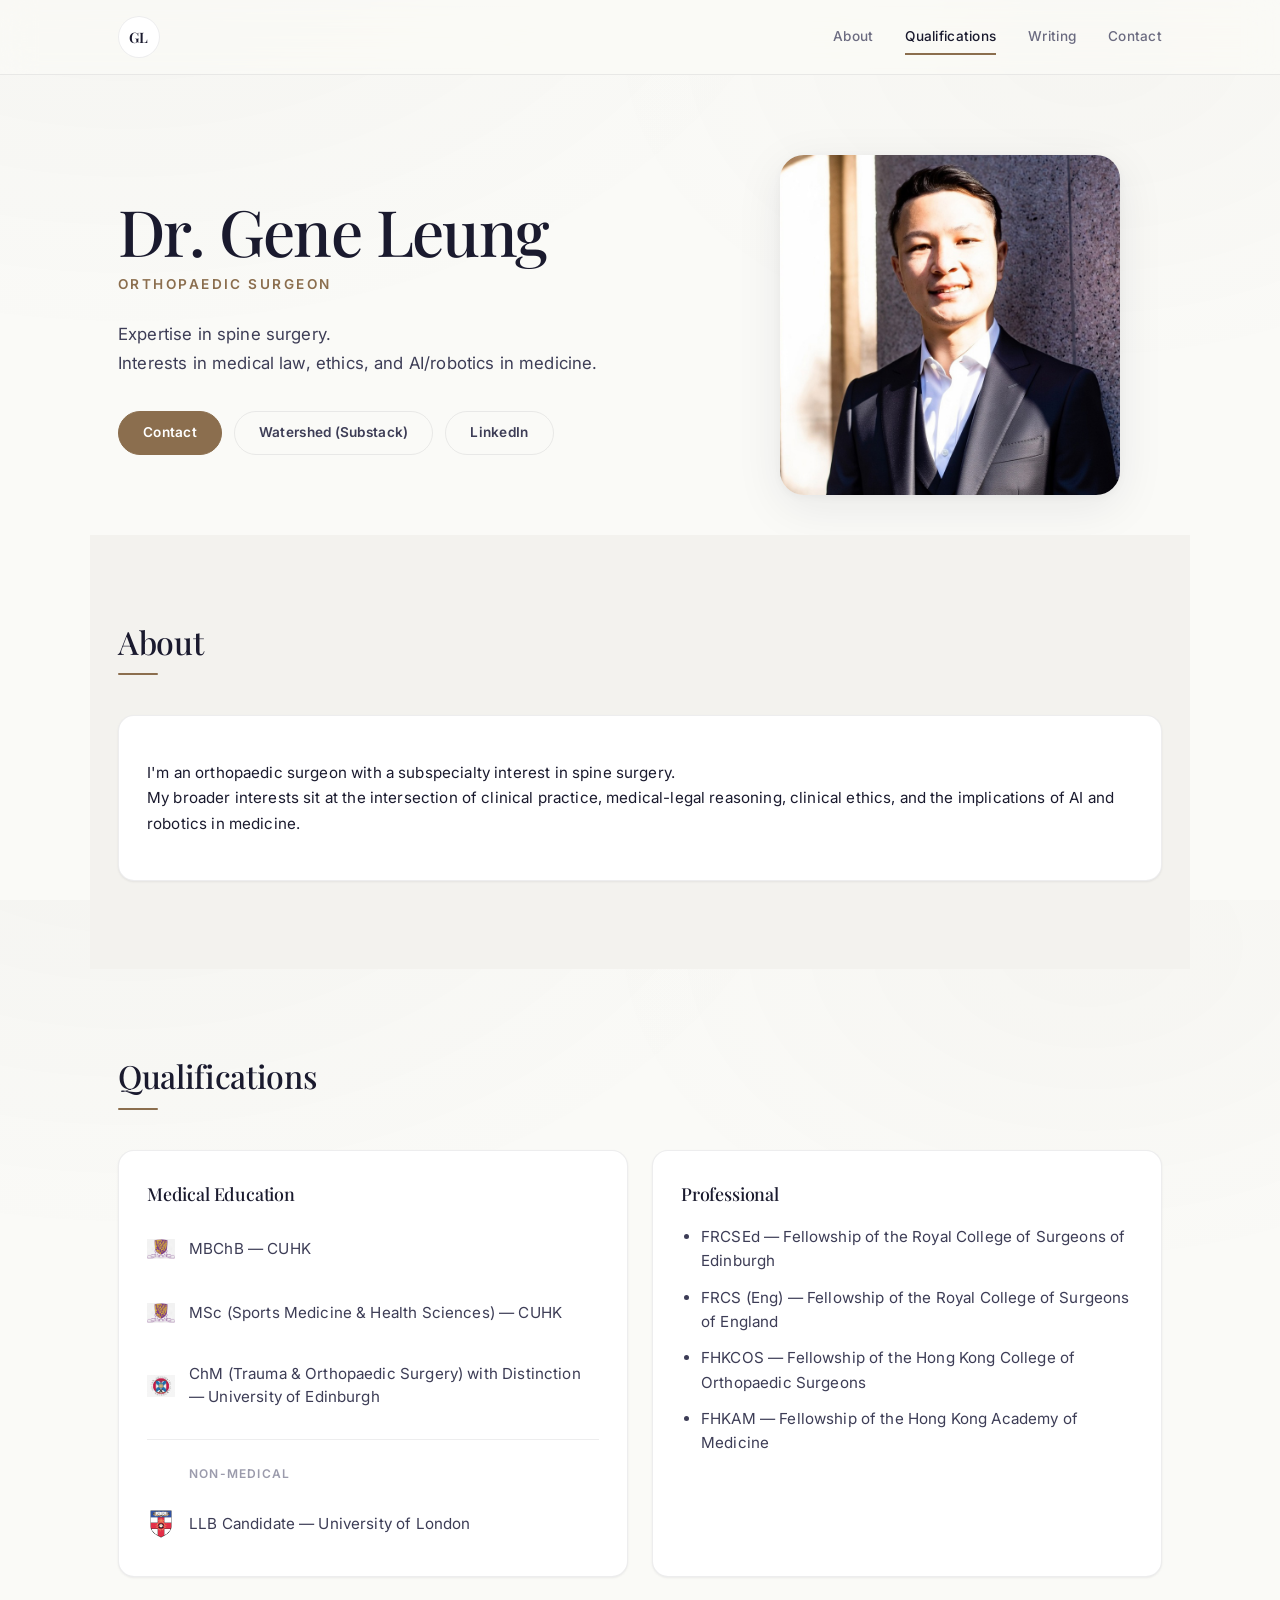
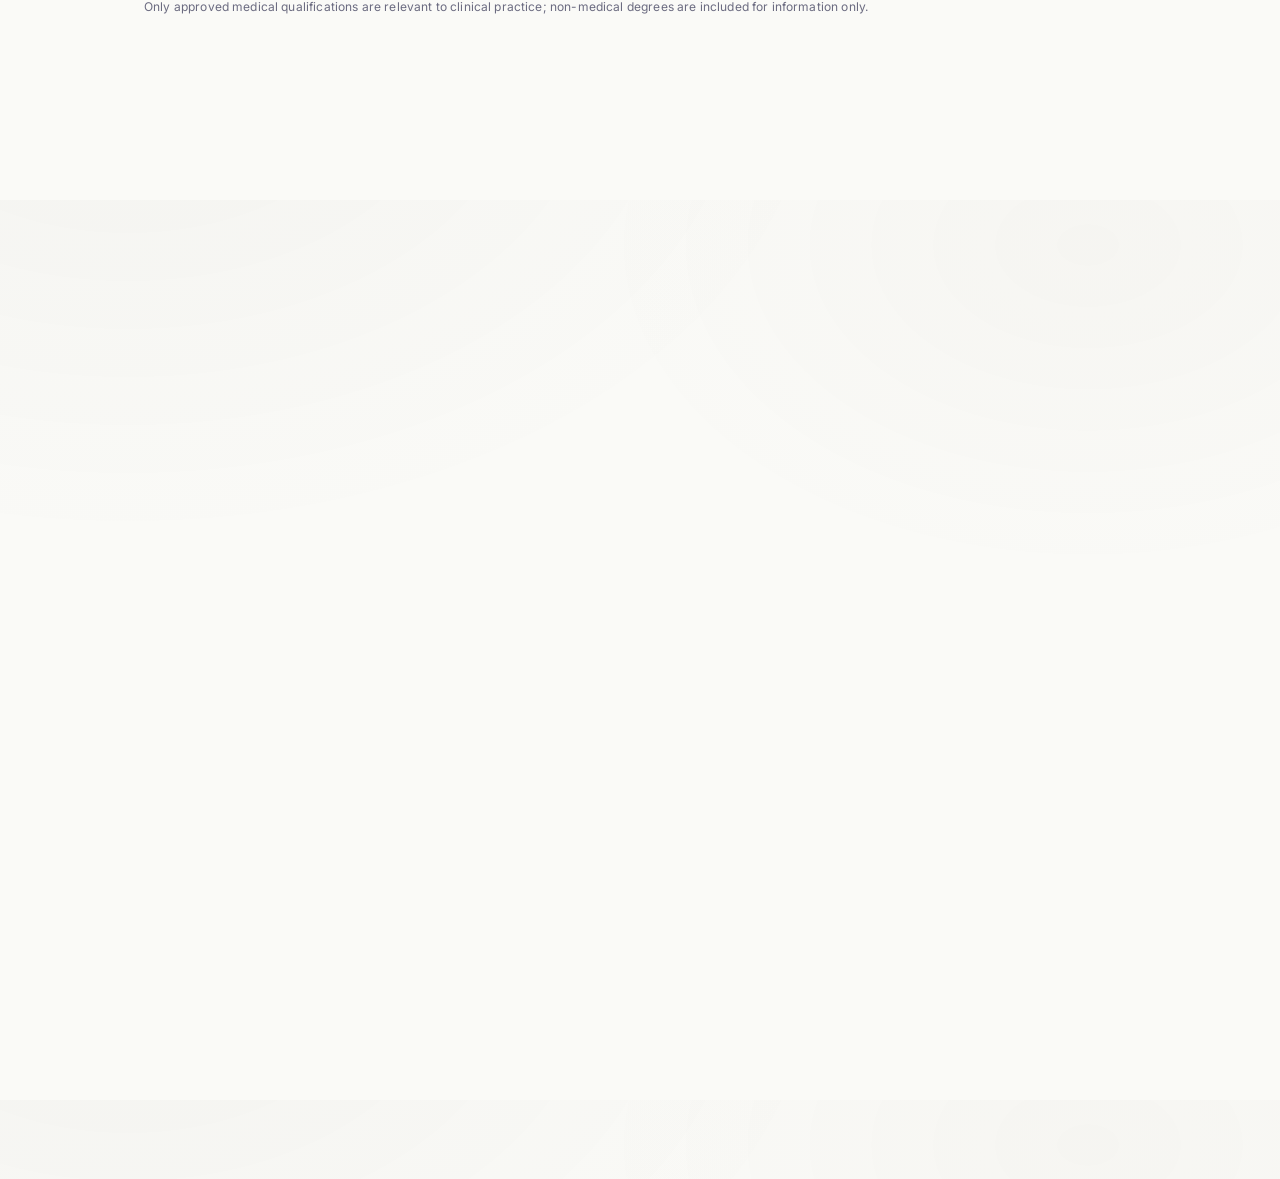
==== index.html @ aefe971b "Add files via upload" ====
<!-- index.html (modified) -->
<!doctype html>
<html lang="en-HK">
  <head>
    <meta charset="utf-8" />
    <meta name="viewport" content="width=device-width, initial-scale=1" />
    <title>Dr. Gene Leung — Orthopaedic Surgeon</title>
    <meta
      name="description"
      content="Gene Leung — Orthopaedic surgeon with expertise in spine surgery.
      Interests in medical law, ethics, and AI/robotics in medicine."
    />
    <meta name="theme-color" content="#0b0b0c" />

    <!-- Open Graph -->
    <meta property="og:title" content="Gene Leung — Orthopaedic Spine Surgeon" />
    <meta
      property="og:description"
      content="Orthopaedic surgeon with expertise in spine surgery.
      Interests in medical law, ethics, and AI/robotics in medicine."
    />
    <meta property="og:type" content="website" />

    <!-- Favicon -->
    <link rel="icon" href="/assets/favicon.svg" type="image/svg+xml" />

    <!-- Google Fonts: Playfair Display (serif headings) + Inter (body) -->
    <link rel="preconnect" href="https://fonts.googleapis.com" />
    <link rel="preconnect" href="https://fonts.gstatic.com" crossorigin />
    <link
      href="https://fonts.googleapis.com/css2?family=Inter:wght@400;500;600&family=Playfair+Display:ital,wght@0,400;0,500;0,600;0,700;1,400;1,500&display=swap"
      rel="stylesheet"
    />

    <link rel="stylesheet" href="/styles.css" />

    <!-- Optional: improve typography rendering -->
    <meta name="color-scheme" content="light dark" />
  </head>

  <body>
    <a class="skip-link" href="#content">Skip to content</a>

    <header class="site-header">
      <nav class="nav" aria-label="Primary">
        <a class="brand" href="/" aria-label="Home">GL</a>
        <div class="nav-links">
          <a href="#about">About</a>
          <a href="#qualifications">Qualifications</a>
          <a href="#writing">Writing</a>
          <a href="#contact">Contact</a>
        </div>
      </nav>
    </header>

    <main id="content" class="container">
      <section class="hero fade-in" aria-label="Intro">
        <div class="hero-inner">
          <!-- swapped for cleaner semantics: H1 is name, kicker is role -->
          <h1>Dr. Gene Leung</h1>
          <p class="kicker">Orthopaedic Surgeon</p>

          <p class="lede">
            Expertise in spine surgery.<br />
            Interests in medical law, ethics, and AI/robotics in medicine.
          </p>

          <div class="cta-row">
            <a class="button" href="#contact">Contact</a>
            <a
              class="button ghost"
              href="https://geneleung.substack.com/"
              target="_blank"
              rel="noopener noreferrer"
            >
              Watershed (Substack)
            </a>
            <a
              class="button ghost"
              href="https://www.linkedin.com/in/geneleung"
              target="_blank"
              rel="noopener noreferrer"
            >
              LinkedIn
            </a>
          </div>
        </div>

        <div class="hero-aside">
          <img
            src="/assets/profile.jpg"
            alt="Gene Leung, orthopaedic spine surgeon"
            class="hero-image"
          />
        </div>
      </section>

      <section id="about" class="section fade-in">
        <h2>About</h2>
        <div class="card">
          <p>
            I'm an orthopaedic surgeon with a subspecialty interest in spine surgery.<br />
            My broader interests sit at the intersection of clinical practice, medical-legal reasoning,
            clinical ethics, and the implications of AI and robotics in medicine.
          </p>
        </div>
      </section>

      <section id="qualifications" class="section fade-in">
        <h2>Qualifications</h2>

        <div class="grid">
          <article class="card">
            <h3>Medical Education</h3>

            <ul class="qual-list" aria-label="Education">
              <li class="qual-item">
                <img class="qual-icon" src="/assets/cuhklogo.png" alt="CUHK logo" />
                <span>MBChB — CUHK</span>
              </li>

              <li class="qual-item">
                <img class="qual-icon" src="/assets/cuhklogo.png" alt="CUHK logo" />
                <span>MSc (Sports Medicine &amp; Health Sciences) — CUHK</span>
              </li>

              <li class="qual-item">
                <img class="qual-icon" src="/assets/uoelogo.png" alt="University of Edinburgh logo" />
                <span>ChM (Trauma &amp; Orthopaedic Surgery) with Distinction — University of Edinburgh</span>
              </li>

              <li class="qual-divider" aria-hidden="true"></li>
              <li class="qual-subhead" aria-hidden="true">Non-medical</li>

              <li class="qual-item">
                <img class="qual-icon" src="/assets/uollogo.png" alt="University of London logo" />
                <span>LLB Candidate — University of London</span>
              </li>
            </ul>
          </article>

          <article class="card">
            <h3>Professional</h3>
            <ul class="pro-list">
              <li>FRCSEd — Fellowship of the Royal College of Surgeons of Edinburgh</li>
              <li>FRCS (Eng) — Fellowship of the Royal College of Surgeons of England</li>
              <li>FHKCOS — Fellowship of the Hong Kong College of Orthopaedic Surgeons</li>
              <li>FHKAM — Fellowship of the Hong Kong Academy of Medicine</li>
            </ul>
          </article>
        </div>

        <p class="tiny muted qualifications-disclaimer info-note">
          <span class="info-icon" aria-hidden="true">i</span>
          Only approved medical qualifications are relevant to clinical practice; non-medical degrees are included for information only.
        </p>
      </section>

      <section id="writing" class="section fade-in">
        <h2>Writing</h2>
        <div class="card">
          <p>
            I write at
            <a href="https://geneleung.substack.com/" target="_blank" rel="noopener noreferrer">Watershed</a>
            about the shifting boundaries of skill, systems, and responsibility in medicine—especially as AI and robotics accelerate.
          </p>

          <div class="links">
            <a class="inline-link" href="https://geneleung.substack.com/" target="_blank" rel="noopener noreferrer">
              Visit Watershed →
            </a>
          </div>
        </div>
      </section>

      <section id="contact" class="section fade-in">
        <h2>Contact</h2>
        <div class="card">
          <p class="muted">For speaking, collaboration, or writing inquiries:</p>

          <div class="contact-row">
            <a
              class="button ghost"
              href="https://www.linkedin.com/in/geneleung"
              target="_blank"
              rel="noopener noreferrer"
            >
              Message on LinkedIn
            </a>
            <button class="button ghost" type="button" id="copyLinkBtn">
              Copy site link
            </button>
          </div>

          <p class="tiny muted info-note">
            <span class="info-icon" aria-hidden="true">i</span>
            This site does not provide medical advice or advertise clinical services.
          </p>
        </div>
      </section>

      <footer class="footer fade-in">
        <div class="footer-inner">
          <p class="footer-copy">© <span id="year"></span> Gene Leung · drgeneleung.com</p>
        </div>
      </footer>
    </main>

    <script src="/script.js"></script>

    <!-- Structured data -->
    <script type="application/ld+json">
      {
        "@context": "https://schema.org",
        "@type": "Person",
        "name": "Gene Leung",
        "url": "https://drgeneleung.com",
        "jobTitle": "Orthopaedic Surgeon",
        "sameAs": ["https://geneleung.substack.com/", "https://www.linkedin.com/in/geneleung"]
      }
    </script>
  </body>
</html>
---- styles.css ----
/* styles.css — redesigned */

/* ───────────────────────────────────────────────
   Design tokens
   ─────────────────────────────────────────────── */
:root {
  /* Warm light palette */
  --bg:          #FAFAF7;
  --bg-alt:      #F3F2EE;
  --bg-glow-1:   rgba(90, 80, 70, 0.04);
  --bg-glow-2:   rgba(120, 100, 80, 0.03);

  --panel:       #FFFFFF;
  --panel-border: rgba(28, 28, 46, 0.08);

  --text:        #1a1a2e;
  --text-secondary: #3d3d56;
  --muted:       #6b6b80;
  --faint:       #9b9bac;

  /* Single muted accent — a warm bronze/copper */
  --accent:      #8B6E4E;
  --accent-soft:  rgba(139, 110, 78, 0.12);
  --accent-hover: #73593D;

  --shadow-sm:   0 1px 3px rgba(28, 28, 46, 0.04), 0 1px 2px rgba(28, 28, 46, 0.03);
  --shadow:      0 4px 24px rgba(28, 28, 46, 0.06), 0 1px 4px rgba(28, 28, 46, 0.04);
  --shadow-lg:   0 12px 48px rgba(28, 28, 46, 0.08), 0 2px 8px rgba(28, 28, 46, 0.04);

  --radius:      16px;
  --radius-sm:   10px;
  --radius-pill:  999px;
  --maxw:        1100px;

  /* Typography scale — dramatic contrast */
  --font-serif:  'Playfair Display', Georgia, 'Times New Roman', serif;
  --font-sans:   'Inter', ui-sans-serif, system-ui, -apple-system, sans-serif;

  --text-h1:     clamp(2.8rem, 5.5vw, 4rem);
  --text-h2:     clamp(1.6rem, 2.5vw, 2rem);
  --text-h3:     clamp(1.1rem, 1.4vw, 1.25rem);
  --text-body:   clamp(0.95rem, 1.1vw, 1.05rem);
  --text-lede:   clamp(1.05rem, 1.3vw, 1.15rem);
  --text-small:  0.85rem;
  --text-tiny:   0.75rem;

  /* Transitions */
  --ease:        cubic-bezier(0.25, 0.46, 0.45, 0.94);
  --duration:    250ms;
}

/* Dark mode */
@media (prefers-color-scheme: dark) {
  :root {
    --bg:          #0D0F14;
    --bg-alt:      #141620;
    --bg-glow-1:   rgba(139, 110, 78, 0.06);
    --bg-glow-2:   rgba(255, 255, 255, 0.03);

    --panel:       rgba(255, 255, 255, 0.04);
    --panel-border: rgba(255, 255, 255, 0.08);

    --text:        rgba(255, 255, 255, 0.92);
    --text-secondary: rgba(255, 255, 255, 0.78);
    --muted:       rgba(255, 255, 255, 0.55);
    --faint:       rgba(255, 255, 255, 0.35);

    --accent:      #C9A87C;
    --accent-soft: rgba(201, 168, 124, 0.15);
    --accent-hover: #D4B88E;

    --shadow-sm:   0 1px 3px rgba(0, 0, 0, 0.2);
    --shadow:      0 4px 24px rgba(0, 0, 0, 0.3);
    --shadow-lg:   0 12px 48px rgba(0, 0, 0, 0.4);
  }
}


/* ───────────────────────────────────────────────
   Reset & base
   ─────────────────────────────────────────────── */
*, *::before, *::after { box-sizing: border-box; }

html {
  height: 100%;
  scroll-behavior: smooth;
  -webkit-font-smoothing: antialiased;
  -moz-osx-font-smoothing: grayscale;
}

body {
  margin: 0;
  min-height: 100%;
  background:
    radial-gradient(1200px 800px at 10% -15%, var(--bg-glow-1), transparent 60%),
    radial-gradient(900px 600px at 85% 5%, var(--bg-glow-2), transparent 55%),
    var(--bg);
  color: var(--text);
  font-family: var(--font-sans);
  font-size: var(--text-body);
  line-height: 1.7;
  letter-spacing: 0.01em;
}

p, li { font-size: var(--text-body); }


/* ───────────────────────────────────────────────
   Links
   ─────────────────────────────────────────────── */
a {
  color: var(--accent);
  text-decoration: none;
  transition: color var(--duration) var(--ease);
}
a:hover {
  color: var(--accent-hover);
}


/* ───────────────────────────────────────────────
   Skip link (accessibility)
   ─────────────────────────────────────────────── */
.skip-link {
  position: absolute;
  left: -999px;
  top: -999px;
  background: var(--panel);
  color: var(--text);
  padding: 12px 16px;
  border-radius: var(--radius-sm);
  border: 1px solid var(--panel-border);
  font-size: var(--text-small);
  z-index: 100;
}
.skip-link:focus {
  left: 16px;
  top: 16px;
}


/* ───────────────────────────────────────────────
   Navigation — sticky with backdrop blur
   ─────────────────────────────────────────────── */
.site-header {
  position: sticky;
  top: 0;
  z-index: 50;
  backdrop-filter: blur(16px) saturate(1.8);
  -webkit-backdrop-filter: blur(16px) saturate(1.8);
  background: color-mix(in srgb, var(--bg) 80%, transparent);
  border-bottom: 1px solid var(--panel-border);
  transition: box-shadow var(--duration) var(--ease);
}

.site-header.scrolled {
  box-shadow: var(--shadow-sm);
}

.nav {
  max-width: var(--maxw);
  margin: 0 auto;
  padding: 16px 28px;
  display: flex;
  align-items: center;
  justify-content: space-between;
  gap: 24px;
}

.brand {
  width: 42px;
  height: 42px;
  border-radius: var(--radius-pill);
  display: grid;
  place-items: center;
  border: 1px solid var(--panel-border);
  background: var(--panel);
  font-family: var(--font-serif);
  font-weight: 600;
  font-size: 0.9rem;
  color: var(--text);
  letter-spacing: 0.02em;
  transition: border-color var(--duration) var(--ease), box-shadow var(--duration) var(--ease);
}
.brand:hover {
  color: var(--text);
  border-color: var(--accent-soft);
  box-shadow: var(--shadow-sm);
}

.nav-links {
  display: flex;
  align-items: center;
  gap: 32px;
  font-size: var(--text-small);
  font-weight: 500;
  letter-spacing: 0.02em;
}

.nav-links a {
  color: var(--muted);
  padding: 6px 0;
  position: relative;
  transition: color var(--duration) var(--ease);
}
.nav-links a:hover {
  color: var(--text);
}

/* Animated underline */
.nav-links a::after {
  content: "";
  position: absolute;
  left: 0;
  bottom: 0;
  width: 100%;
  height: 1.5px;
  background: var(--accent);
  transform: scaleX(0);
  transform-origin: left;
  transition: transform var(--duration) var(--ease);
}
.nav-links a:hover::after,
.nav-links a.active::after {
  transform: scaleX(1);
}

/* Active nav link */
.nav-links a.active {
  color: var(--text);
}


/* ───────────────────────────────────────────────
   Container
   ─────────────────────────────────────────────── */
.container {
  max-width: var(--maxw);
  margin: 0 auto;
  padding: 0 28px 80px;
}


/* ───────────────────────────────────────────────
   Hero — side by side, generous whitespace
   ─────────────────────────────────────────────── */
.hero {
  display: grid;
  grid-template-columns: 1.15fr 0.85fr;
  gap: 48px;
  padding: 80px 0 40px;
  align-items: center;
}

.hero-inner {
  padding: 0;
  border: none;
  background: none;
  box-shadow: none;
}

h1 {
  margin: 0 0 8px;
  font-family: var(--font-serif);
  font-size: var(--text-h1);
  font-weight: 500;
  line-height: 1.08;
  letter-spacing: -0.025em;
  color: var(--text);
}

.kicker {
  margin: 0 0 24px;
  color: var(--accent);
  font-size: var(--text-small);
  font-weight: 600;
  letter-spacing: 0.18em;
  text-transform: uppercase;
}

.lede {
  margin: 0 0 32px;
  color: var(--text-secondary);
  font-size: var(--text-lede);
  line-height: 1.75;
  max-width: 52ch;
}

.cta-row {
  display: flex;
  flex-wrap: wrap;
  gap: 12px;
  margin-top: 8px;
}

.hero-aside {
  display: flex;
  align-items: center;
  justify-content: center;
  padding: 0;
  border: none;
  background: none;
  box-shadow: none;
}

.hero-image {
  width: 100%;
  max-width: 340px;
  aspect-ratio: 1;
  object-fit: cover;
  border-radius: 24px;
  box-shadow: var(--shadow-lg);
  border: none;
}


/* ───────────────────────────────────────────────
   Sections — alternating backgrounds, rhythm
   ─────────────────────────────────────────────── */
.section {
  padding: 88px 0;
  margin: 0;
  border-top: none;
}
.section + .section {
  border-top: none;
}

/* Alternating subtle background tones */
.section:nth-of-type(even) {
  background: var(--bg-alt);
  margin-left: -28px;
  margin-right: -28px;
  padding-left: 28px;
  padding-right: 28px;
  border-radius: 0;
}


/* ───────────────────────────────────────────────
   Headings
   ─────────────────────────────────────────────── */
h2 {
  margin: 0 0 40px;
  font-family: var(--font-serif);
  font-size: var(--text-h2);
  font-weight: 500;
  color: var(--text);
  letter-spacing: -0.01em;
  line-height: 1.2;
  text-transform: none;
}

/* Decorative accent line under h2 */
h2::after {
  content: "";
  display: block;
  width: 40px;
  height: 2px;
  background: var(--accent);
  margin-top: 12px;
  border-radius: 1px;
}

h3 {
  margin: 0 0 16px;
  font-family: var(--font-serif);
  font-size: var(--text-h3);
  font-weight: 500;
  letter-spacing: -0.01em;
  color: var(--text);
}


/* ───────────────────────────────────────────────
   Cards
   ─────────────────────────────────────────────── */
.card {
  border-radius: var(--radius);
  border: 1px solid var(--panel-border);
  background: var(--panel);
  padding: 28px 28px;
  box-shadow: var(--shadow-sm);
  transition: box-shadow var(--duration) var(--ease), transform var(--duration) var(--ease);
}

.card:hover {
  box-shadow: var(--shadow);
  transform: translateY(-1px);
}


/* ───────────────────────────────────────────────
   Grid — qualifications
   ─────────────────────────────────────────────── */
.grid {
  display: grid;
  grid-template-columns: 1fr 1fr;
  gap: 24px;
}


/* ───────────────────────────────────────────────
   Qualification list
   ─────────────────────────────────────────────── */
.qual-list {
  list-style: none;
  padding: 0;
  margin: 0;
  display: grid;
  gap: 16px;
}

.qual-item {
  display: grid;
  grid-template-columns: 28px 1fr;
  align-items: center;
  column-gap: 14px;
}

.qual-item span {
  color: var(--text-secondary);
  font-size: var(--text-body);
  line-height: 1.5;
}

.qual-icon {
  width: 28px;
  height: 28px;
  object-fit: contain;
  display: block;
  opacity: 0.9;
  border-radius: 4px;
}

.qualifications-disclaimer {
  width: 100%;
  max-width: none;
  margin-top: 20px;
}

.qual-divider {
  list-style: none;
  margin: 4px 0;
  border-top: 1px solid var(--panel-border);
  height: 0;
  padding: 0;
}

.qual-subhead {
  margin: 4px 0 0;
  padding-left: calc(28px + 14px);
  font-size: var(--text-tiny);
  font-weight: 600;
  letter-spacing: 0.1em;
  text-transform: uppercase;
  color: var(--faint);
  list-style: none;
}

/* Professional list */
.pro-list {
  margin: 0;
  padding-left: 20px;
  color: var(--text-secondary);
}
.pro-list li {
  margin: 12px 0;
  line-height: 1.6;
}

ul {
  margin: 0;
  padding-left: 20px;
  color: var(--text-secondary);
}
li {
  margin: 10px 0;
}


/* ───────────────────────────────────────────────
   Utility classes
   ─────────────────────────────────────────────── */
.muted { color: var(--muted); }
.tiny { font-size: var(--text-tiny); }


/* ───────────────────────────────────────────────
   Links & inline elements
   ─────────────────────────────────────────────── */
.links { margin-top: 16px; }

.inline-link {
  display: inline-flex;
  align-items: center;
  gap: 6px;
  color: var(--accent);
  font-weight: 500;
  font-size: var(--text-body);
  position: relative;
  padding-bottom: 2px;
}
.inline-link::after {
  content: "";
  position: absolute;
  left: 0;
  bottom: 0;
  width: 100%;
  height: 1px;
  background: var(--accent);
  transform: scaleX(0);
  transform-origin: left;
  transition: transform var(--duration) var(--ease);
}
.inline-link:hover::after {
  transform: scaleX(1);
}
.inline-link:hover {
  color: var(--accent-hover);
}


/* ───────────────────────────────────────────────
   Buttons — pill style
   ─────────────────────────────────────────────── */
.button {
  display: inline-flex;
  align-items: center;
  justify-content: center;
  height: 44px;
  padding: 0 24px;
  border-radius: var(--radius-pill);
  border: 1.5px solid var(--accent);
  background: var(--accent);
  color: #FFFFFF;
  font-family: var(--font-sans);
  font-size: var(--text-small);
  font-weight: 600;
  letter-spacing: 0.02em;
  cursor: pointer;
  transition: all var(--duration) var(--ease);
}
.button:hover {
  background: var(--accent-hover);
  border-color: var(--accent-hover);
  color: #FFFFFF;
  transform: translateY(-1px);
  box-shadow: var(--shadow);
}
.button:active {
  transform: translateY(0);
}

.button.ghost {
  background: transparent;
  color: var(--text-secondary);
  border: 1.5px solid var(--panel-border);
}
.button.ghost:hover {
  border-color: var(--accent);
  color: var(--accent);
  background: var(--accent-soft);
  transform: translateY(-1px);
}

.contact-row {
  display: flex;
  flex-wrap: wrap;
  gap: 12px;
  margin-top: 16px;
}


/* ───────────────────────────────────────────────
   Info notes
   ─────────────────────────────────────────────── */
.info-note {
  display: flex;
  align-items: flex-start;
  gap: 8px;
}

.info-icon {
  flex: none;
  width: 18px;
  height: 18px;
  border-radius: var(--radius-pill);
  border: 1px solid var(--panel-border);
  color: var(--faint);
  font-size: 10px;
  font-weight: 700;
  line-height: 1;
  display: inline-flex;
  align-items: center;
  justify-content: center;
  margin-top: 2px;
  opacity: 0;
  transition: opacity var(--duration) var(--ease);
}
.info-note:hover .info-icon {
  opacity: 0.8;
}


/* ───────────────────────────────────────────────
   Footer
   ─────────────────────────────────────────────── */
.footer {
  margin-top: 0;
  padding: 48px 0 0;
  border-top: 1px solid var(--panel-border);
}

.footer-inner {
  display: flex;
  flex-direction: column;
  gap: 8px;
}

.footer-copy {
  margin: 0;
  font-size: var(--text-small);
  color: var(--muted);
}



/* ───────────────────────────────────────────────
   Scroll-triggered fade-in animations
   ─────────────────────────────────────────────── */
.fade-in {
  opacity: 0;
  transform: translateY(24px);
  transition: opacity 0.7s var(--ease), transform 0.7s var(--ease);
}

.fade-in.visible {
  opacity: 1;
  transform: translateY(0);
}


/* ───────────────────────────────────────────────
   Responsive — mobile
   ─────────────────────────────────────────────── */
@media (max-width: 860px) {
  .container {
    padding: 0 20px 60px;
  }

  .nav {
    padding: 14px 20px;
  }

  .hero {
    grid-template-columns: 1fr;
    gap: 40px;
    padding: 48px 0 24px;
  }

  .hero-aside {
    order: -1;
  }

  .hero-image {
    max-width: 220px;
  }

  .hero-inner {
    text-align: center;
  }

  .lede {
    max-width: none;
  }

  .cta-row {
    justify-content: center;
  }

  .grid {
    grid-template-columns: 1fr;
  }

  .nav-links {
    gap: 20px;
  }

  .section {
    padding: 64px 0;
  }

  .section:nth-of-type(even) {
    margin-left: -20px;
    margin-right: -20px;
    padding-left: 20px;
    padding-right: 20px;
  }

  h2 {
    margin-bottom: 28px;
  }
}

@media (max-width: 480px) {
  .nav-links {
    gap: 14px;
    font-size: 0.8rem;
  }

  .hero {
    padding: 36px 0 20px;
  }

  .hero-image {
    max-width: 180px;
  }

  .section {
    padding: 48px 0;
  }

  .card {
    padding: 20px 18px;
  }

  .button {
    height: 40px;
    padding: 0 18px;
    font-size: 0.8rem;
  }
}
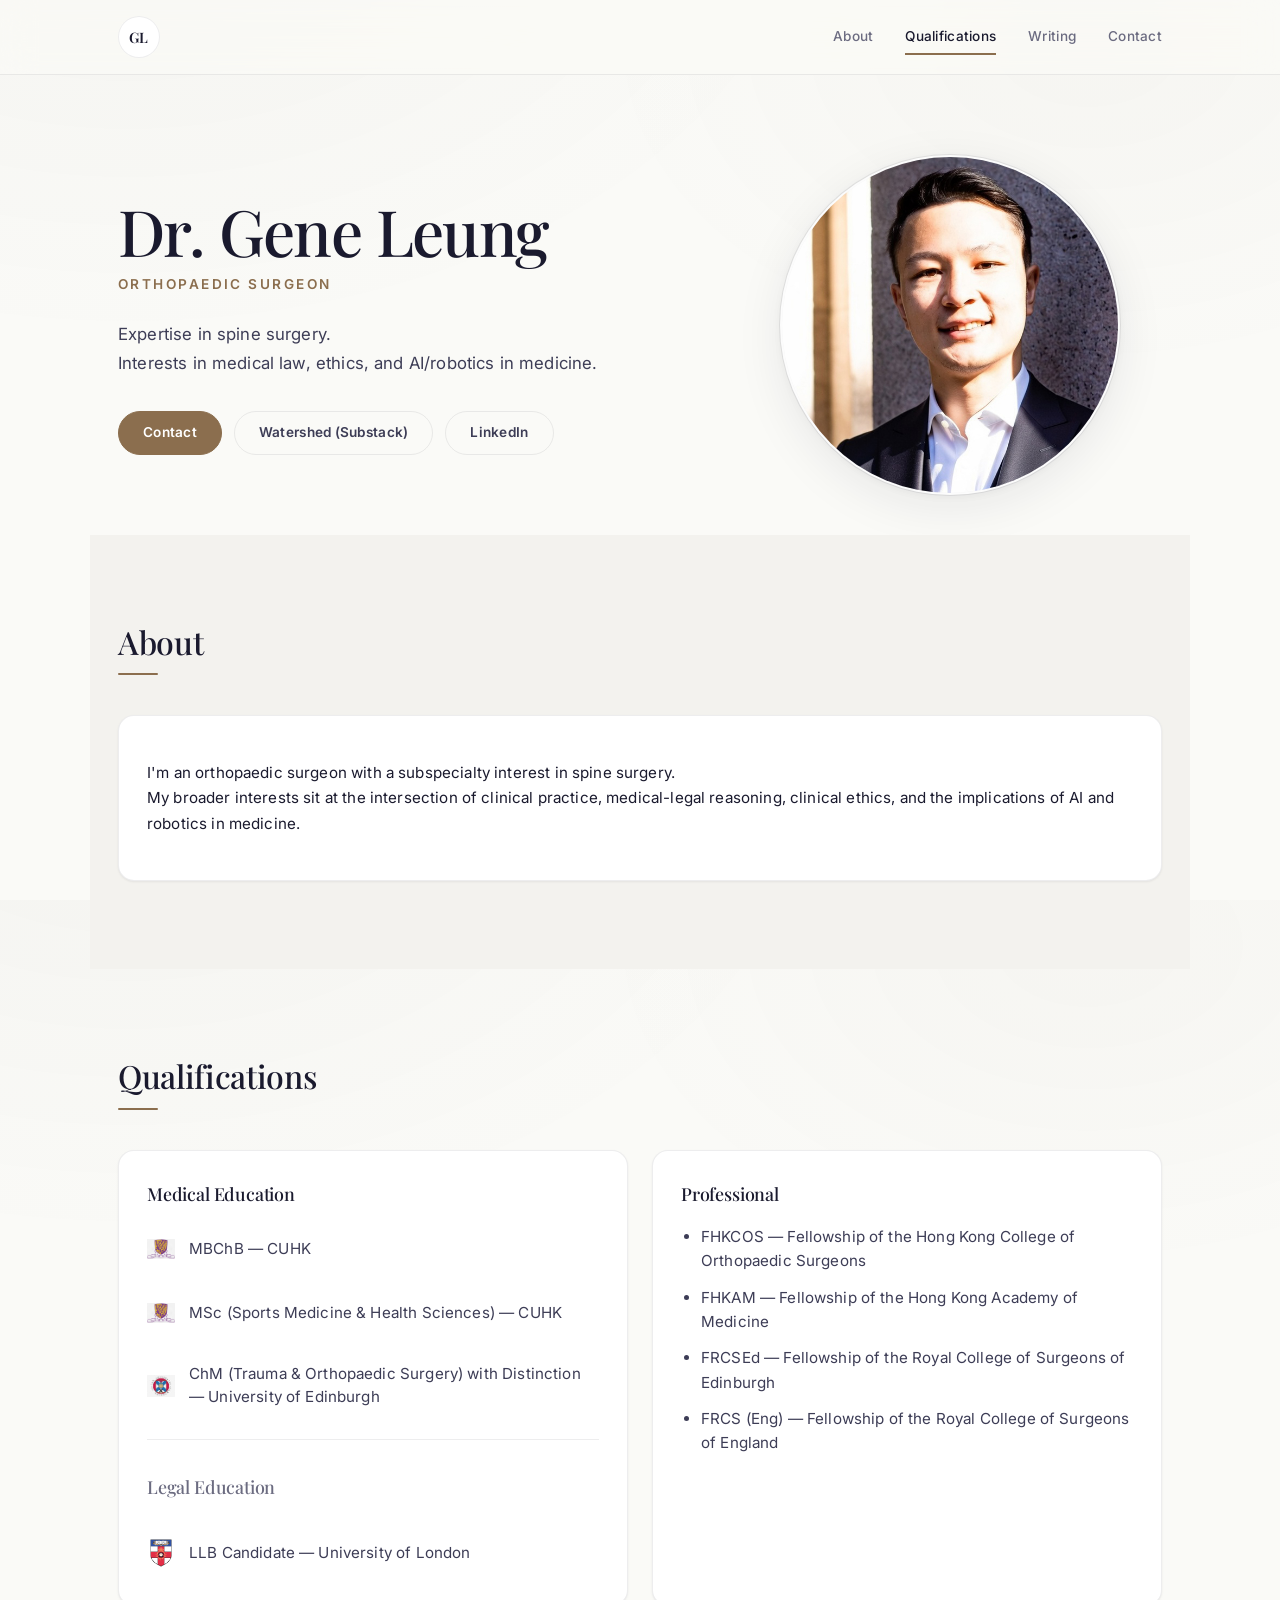
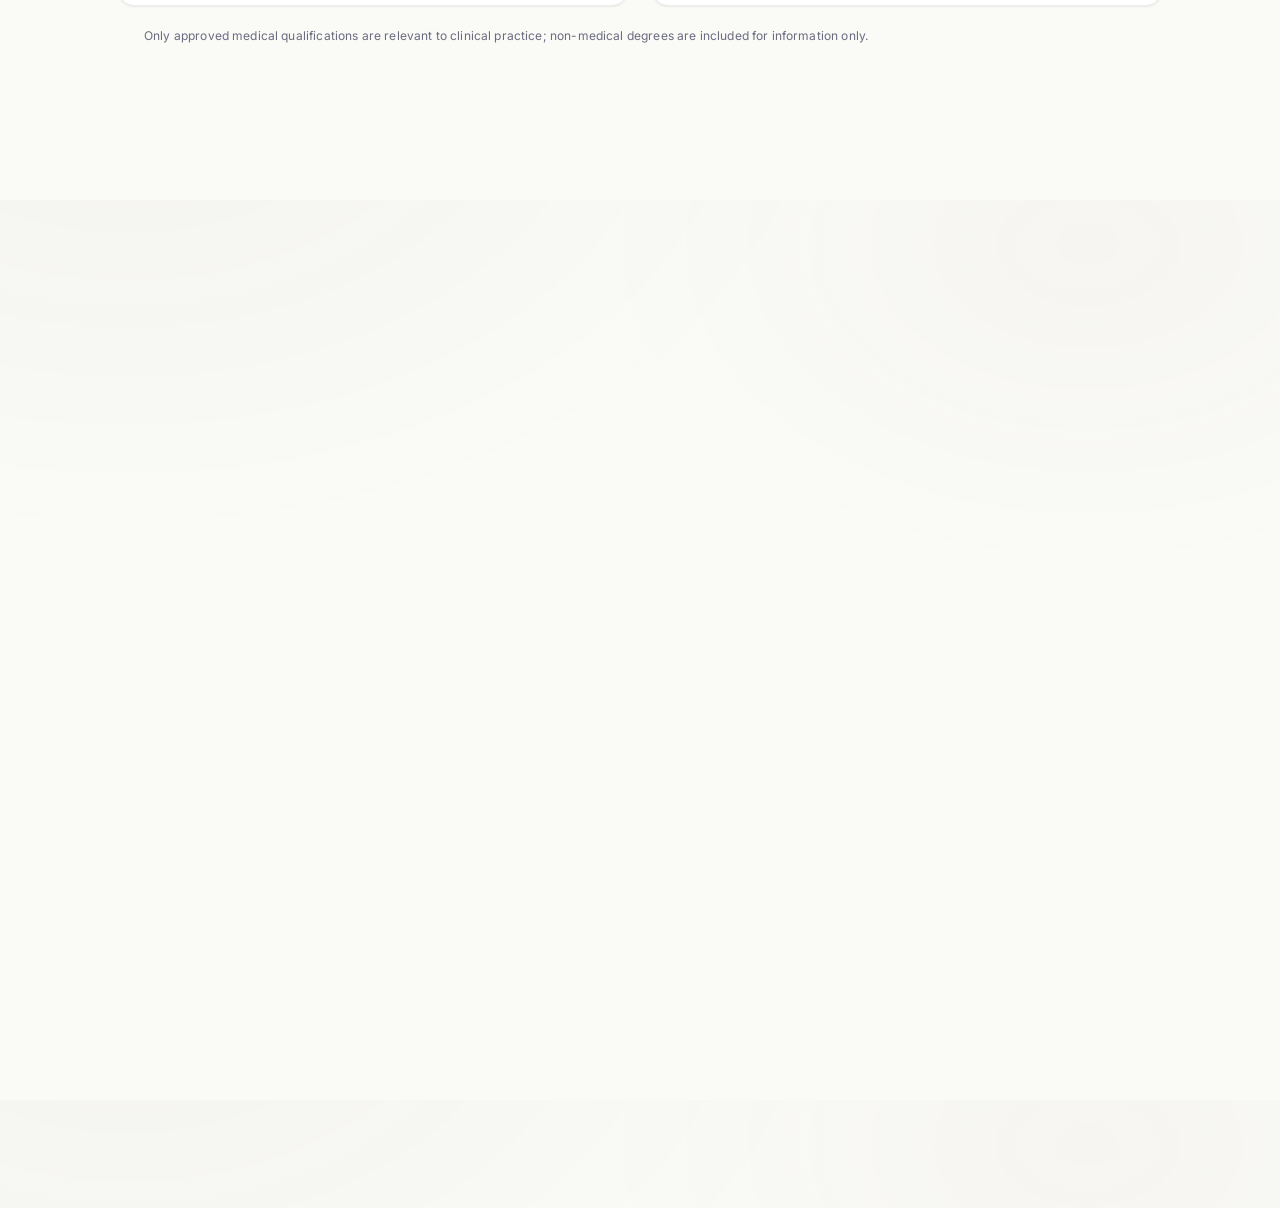
==== commit 57eb4d7f: "Update qualifications layout and refresh hero profile photo" ====
--- a/index.html
+++ b/index.html
@@ -22,7 +22,7 @@
     <meta property="og:type" content="website" />
 
     <!-- Favicon -->
-    <link rel="icon" href="/assets/favicon.svg" type="image/svg+xml" />
+    <link rel="icon" href="assets/favicon.svg" type="image/svg+xml" />
 
     <!-- Google Fonts: Playfair Display (serif headings) + Inter (body) -->
     <link rel="preconnect" href="https://fonts.googleapis.com" />
@@ -32,7 +32,7 @@
       rel="stylesheet"
     />
 
-    <link rel="stylesheet" href="/styles.css" />
+    <link rel="stylesheet" href="styles.css" />
 
     <!-- Optional: improve typography rendering -->
     <meta name="color-scheme" content="light dark" />
@@ -88,7 +88,7 @@
 
         <div class="hero-aside">
           <img
-            src="/assets/profile.jpg"
+            src="assets/profile.jpg"
             alt="Gene Leung, orthopaedic spine surgeon"
             class="hero-image"
           />
@@ -115,25 +115,25 @@
 
             <ul class="qual-list" aria-label="Education">
               <li class="qual-item">
-                <img class="qual-icon" src="/assets/cuhklogo.png" alt="CUHK logo" />
+                <img class="qual-icon" src="assets/cuhklogo.png" alt="CUHK logo" />
                 <span>MBChB — CUHK</span>
               </li>
 
               <li class="qual-item">
-                <img class="qual-icon" src="/assets/cuhklogo.png" alt="CUHK logo" />
+                <img class="qual-icon" src="assets/cuhklogo.png" alt="CUHK logo" />
                 <span>MSc (Sports Medicine &amp; Health Sciences) — CUHK</span>
               </li>
 
               <li class="qual-item">
-                <img class="qual-icon" src="/assets/uoelogo.png" alt="University of Edinburgh logo" />
+                <img class="qual-icon" src="assets/uoelogo.png" alt="University of Edinburgh logo" />
                 <span>ChM (Trauma &amp; Orthopaedic Surgery) with Distinction — University of Edinburgh</span>
               </li>
 
               <li class="qual-divider" aria-hidden="true"></li>
-              <li class="qual-subhead" aria-hidden="true">Non-medical</li>
-
-              <li class="qual-item">
-                <img class="qual-icon" src="/assets/uollogo.png" alt="University of London logo" />
+              <li class="qual-subhead" aria-hidden="true">Legal Education</li>
+
+              <li class="qual-item">
+                <img class="qual-icon" src="assets/uollogo.png" alt="University of London logo" />
                 <span>LLB Candidate — University of London</span>
               </li>
             </ul>
@@ -142,10 +142,10 @@
           <article class="card">
             <h3>Professional</h3>
             <ul class="pro-list">
+              <li>FHKCOS — Fellowship of the Hong Kong College of Orthopaedic Surgeons</li>
+              <li>FHKAM — Fellowship of the Hong Kong Academy of Medicine</li>
               <li>FRCSEd — Fellowship of the Royal College of Surgeons of Edinburgh</li>
               <li>FRCS (Eng) — Fellowship of the Royal College of Surgeons of England</li>
-              <li>FHKCOS — Fellowship of the Hong Kong College of Orthopaedic Surgeons</li>
-              <li>FHKAM — Fellowship of the Hong Kong Academy of Medicine</li>
             </ul>
           </article>
         </div>
@@ -206,7 +206,7 @@
       </footer>
     </main>
 
-    <script src="/script.js"></script>
+    <script src="script.js"></script>
 
     <!-- Structured data -->
     <script type="application/ld+json">
--- a/styles.css
+++ b/styles.css
@@ -308,9 +308,11 @@
   max-width: 340px;
   aspect-ratio: 1;
   object-fit: cover;
-  border-radius: 24px;
-  box-shadow: var(--shadow-lg);
-  border: none;
+  object-position: center 28%;
+  border-radius: 50%;
+  border: 2px solid rgba(255, 255, 255, 0.78);
+  box-shadow: 0 0 0 1px var(--panel-border), var(--shadow-lg);
+  background: #f3f3f3;
 }
 
 
@@ -448,13 +450,15 @@
 }
 
 .qual-subhead {
-  margin: 4px 0 0;
-  padding-left: calc(28px + 14px);
-  font-size: var(--text-tiny);
-  font-weight: 600;
-  letter-spacing: 0.1em;
-  text-transform: uppercase;
-  color: var(--faint);
+  margin: 16px 0 16px;
+  padding-left: 0;
+  font-family: var(--font-serif);
+  font-size: var(--text-h3);
+  font-weight: 500;
+  letter-spacing: -0.01em;
+  text-transform: none;
+  color: var(--muted);
+  line-height: 1.2;
   list-style: none;
 }
 
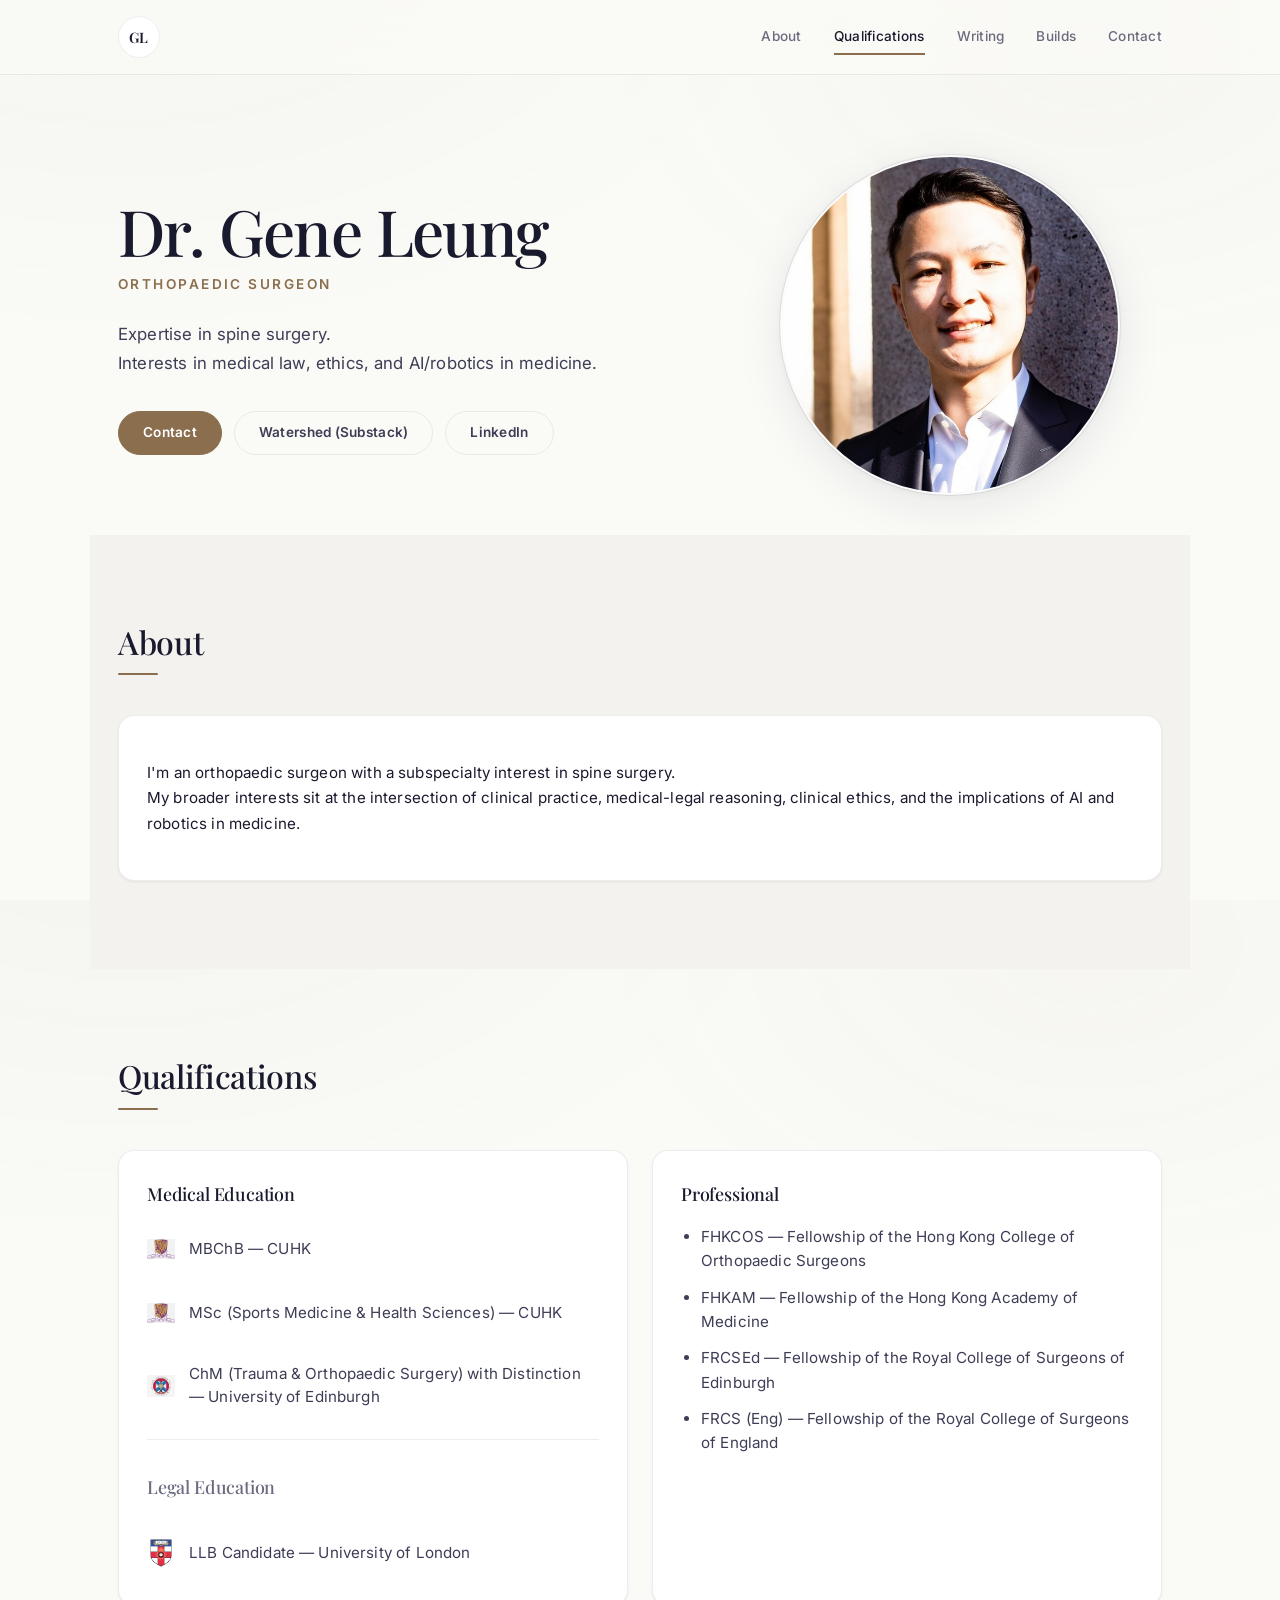
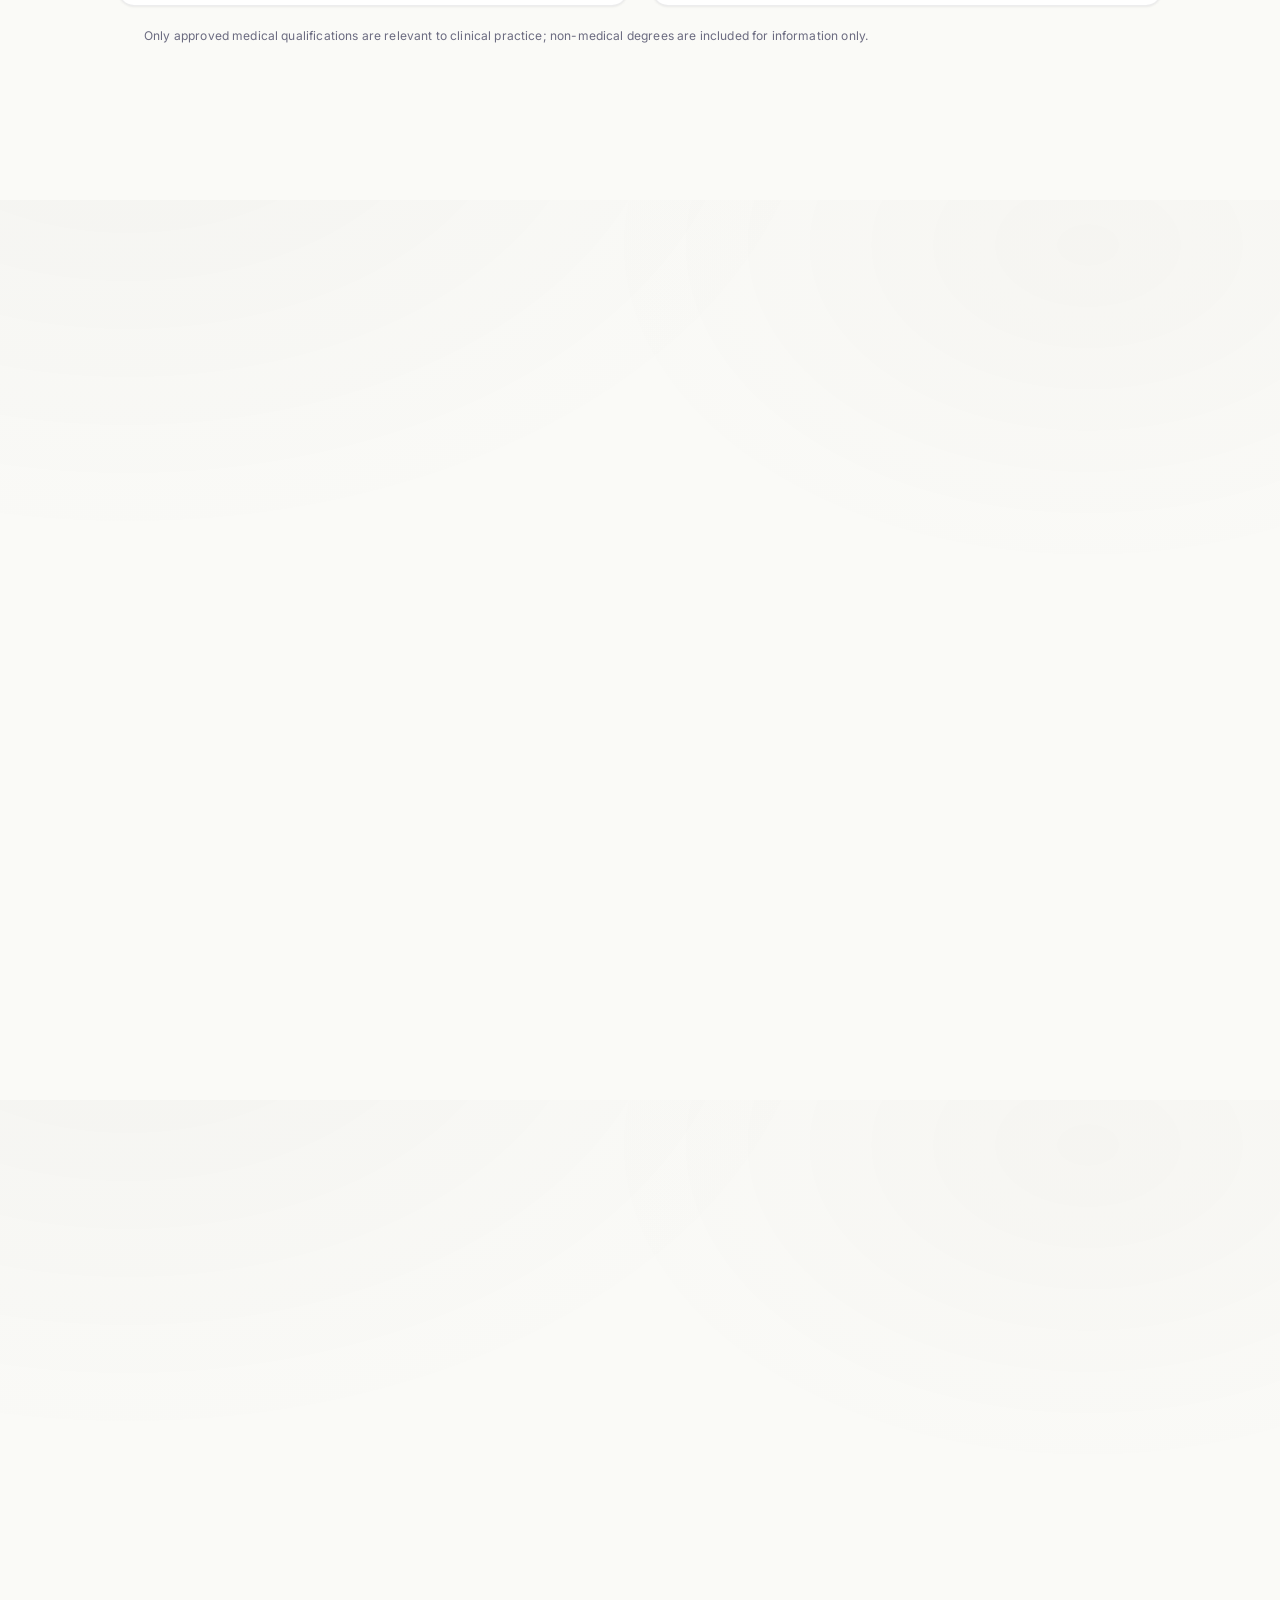
==== commit a9478a02: "Add Builds section with GupSpine and XFU links New nav tab and section between Writing and Contact, " ====
--- a/index.html
+++ b/index.html
@@ -48,6 +48,7 @@
           <a href="#about">About</a>
           <a href="#qualifications">Qualifications</a>
           <a href="#writing">Writing</a>
+          <a href="#builds">Builds</a>
           <a href="#contact">Contact</a>
         </div>
       </nav>
@@ -168,6 +169,39 @@
           <div class="links">
             <a class="inline-link" href="https://geneleung.substack.com/" target="_blank" rel="noopener noreferrer">
               Visit Watershed →
+            </a>
+          </div>
+        </div>
+      </section>
+
+      <section id="builds" class="section fade-in">
+        <h2>Builds</h2>
+        <div class="card">
+          <p>
+            Independent educational tools for clinical practice.
+          </p>
+
+          <div class="builds-grid">
+            <a class="build-card" href="https://www.geneleung.org/GupSpine/" target="_blank" rel="noopener noreferrer">
+              <div class="build-icon">
+                <svg viewBox="0 0 24 24" width="28" height="28" fill="currentColor"><path d="M12 2C6.48 2 2 6.48 2 12s4.48 10 10 10 10-4.48 10-10S17.52 2 12 2zm-1 17.93c-3.95-.49-7-3.85-7-7.93 0-.62.08-1.21.21-1.79L9 15v1c0 1.1.9 2 2 2v1.93zm6.9-2.54c-.26-.81-1-1.39-1.9-1.39h-1v-3c0-.55-.45-1-1-1H8v-2h2c.55 0 1-.45 1-1V7h2c1.1 0 2-.9 2-2v-.41c2.93 1.19 5 4.06 5 7.41 0 2.08-.8 3.97-2.1 5.39z"/></svg>
+              </div>
+              <div>
+                <strong>GupSpine</strong>
+                <span class="build-desc">Emergency Spine Decision Support</span>
+              </div>
+              <span class="build-arrow">→</span>
+            </a>
+
+            <a class="build-card" href="https://www.geneleung.org/XFU/" target="_blank" rel="noopener noreferrer">
+              <div class="build-icon">
+                <svg viewBox="0 0 24 24" width="28" height="28" fill="currentColor"><path d="M19 3H5c-1.1 0-2 .9-2 2v14c0 1.1.9 2 2 2h14c1.1 0 2-.9 2-2V5c0-1.1-.9-2-2-2zm-5 14H7v-2h7v2zm3-4H7v-2h10v2zm0-4H7V7h10v2z"/></svg>
+              </div>
+              <div>
+                <strong>XFU</strong>
+                <span class="build-desc">Orthopaedic Clinic Survival Guide</span>
+              </div>
+              <span class="build-arrow">→</span>
             </a>
           </div>
         </div>
--- a/styles.css
+++ b/styles.css
@@ -734,4 +734,75 @@
     padding: 0 18px;
     font-size: 0.8rem;
   }
-}
+
+  .builds-grid {
+    grid-template-columns: 1fr;
+  }
+}
+
+/* ───────────────────────────────────────────────
+   Builds section
+   ─────────────────────────────────────────────── */
+.builds-grid {
+  display: grid;
+  grid-template-columns: 1fr 1fr;
+  gap: 16px;
+  margin-top: 20px;
+}
+
+.build-card {
+  display: flex;
+  align-items: center;
+  gap: 14px;
+  padding: 18px 20px;
+  background: var(--panel);
+  border: 1px solid var(--panel-border);
+  border-radius: var(--radius-sm);
+  box-shadow: var(--shadow-sm);
+  text-decoration: none;
+  color: var(--text);
+  transition: all 0.25s ease;
+}
+
+.build-card:hover {
+  box-shadow: var(--shadow);
+  border-color: var(--accent);
+  transform: translateY(-2px);
+}
+
+.build-icon {
+  display: flex;
+  align-items: center;
+  justify-content: center;
+  width: 48px;
+  height: 48px;
+  min-width: 48px;
+  border-radius: 12px;
+  background: var(--accent-soft);
+  color: var(--accent);
+}
+
+.build-card strong {
+  display: block;
+  font-size: 1rem;
+  font-weight: 600;
+  color: var(--text);
+}
+
+.build-desc {
+  display: block;
+  font-size: 0.82rem;
+  color: var(--muted);
+  margin-top: 2px;
+}
+
+.build-arrow {
+  margin-left: auto;
+  font-size: 1.2rem;
+  color: var(--faint);
+  transition: color 0.2s ease;
+}
+
+.build-card:hover .build-arrow {
+  color: var(--accent);
+}
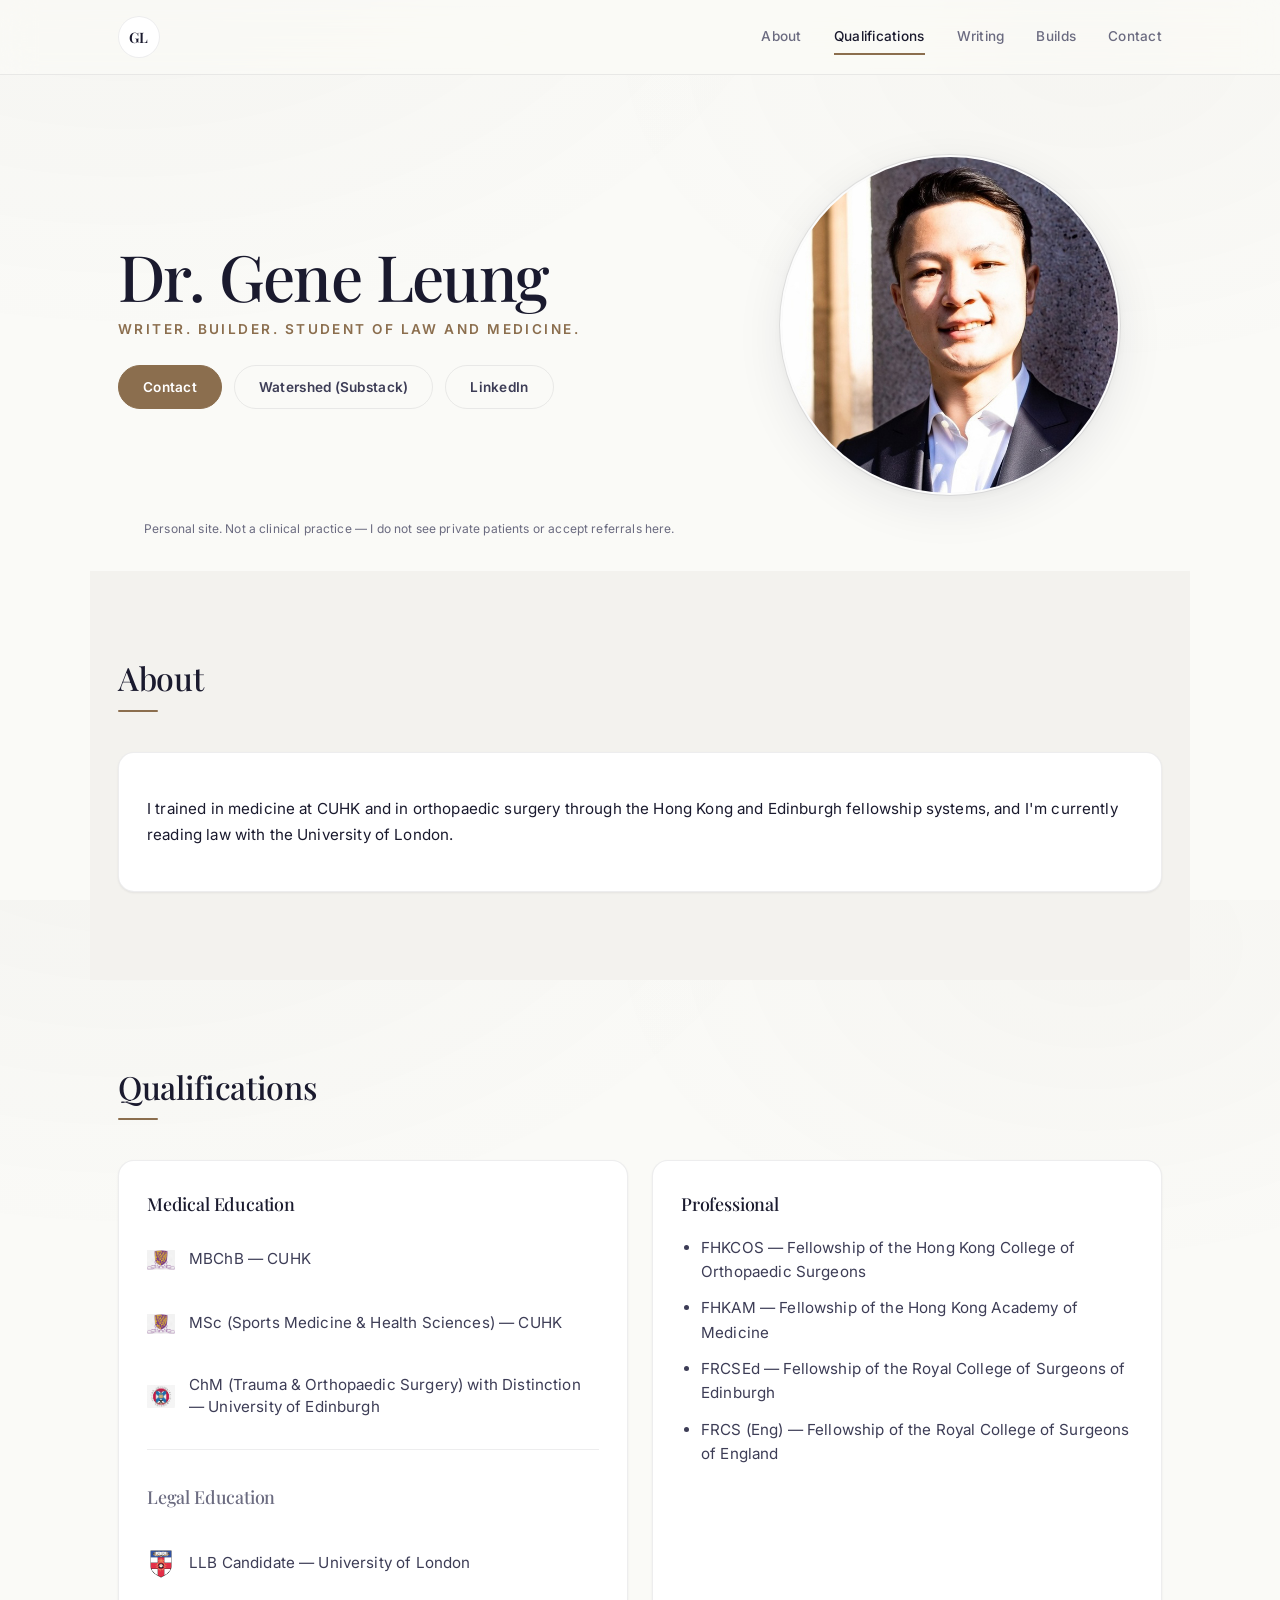
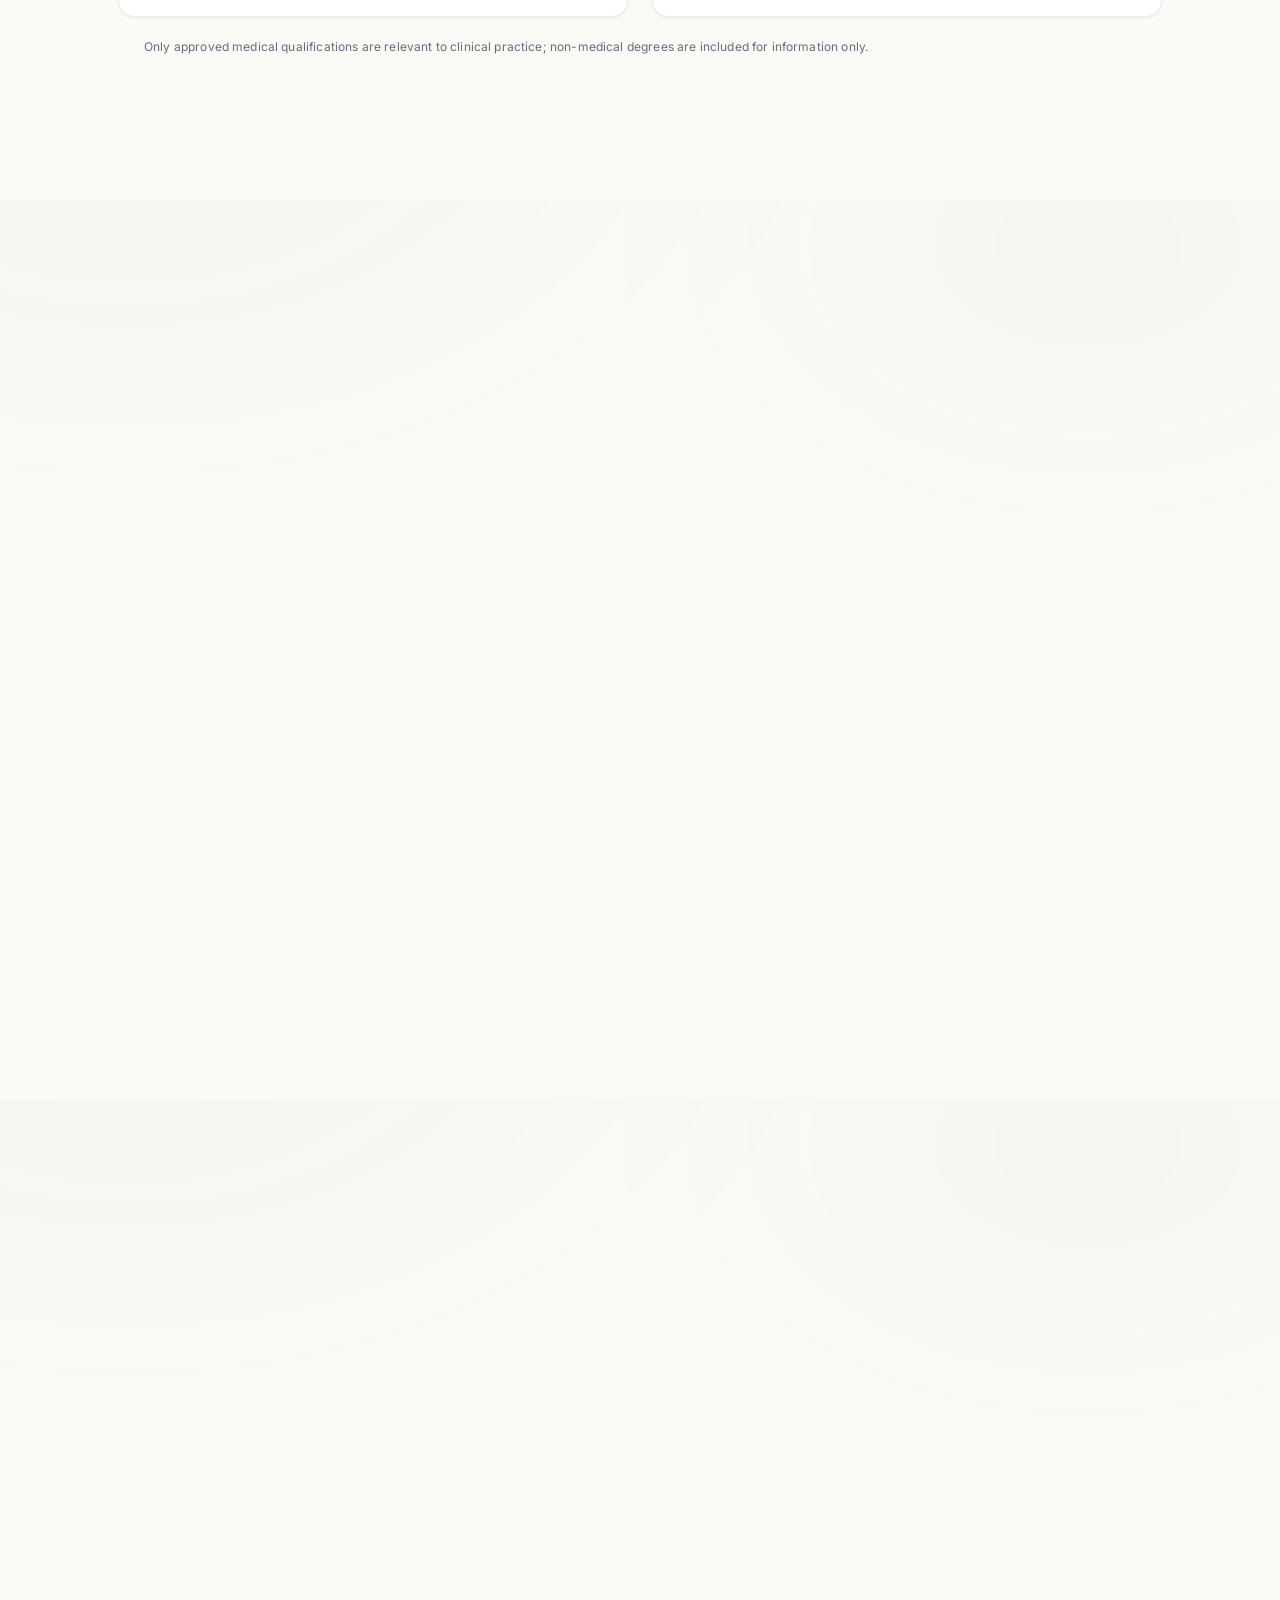
==== commit 73f34dd0: "Reframe site from clinical profile to personal site Remove specialty language (Orthopaedic Surgeon, " ====
--- a/index.html
+++ b/index.html
@@ -4,20 +4,18 @@
   <head>
     <meta charset="utf-8" />
     <meta name="viewport" content="width=device-width, initial-scale=1" />
-    <title>Dr. Gene Leung — Orthopaedic Surgeon</title>
+    <title>Gene Leung</title>
     <meta
       name="description"
-      content="Gene Leung — Orthopaedic surgeon with expertise in spine surgery.
-      Interests in medical law, ethics, and AI/robotics in medicine."
+      content="Personal site of Gene Leung — writing, side projects, and notes on law and medicine."
     />
     <meta name="theme-color" content="#0b0b0c" />
 
     <!-- Open Graph -->
-    <meta property="og:title" content="Gene Leung — Orthopaedic Spine Surgeon" />
+    <meta property="og:title" content="Gene Leung" />
     <meta
       property="og:description"
-      content="Orthopaedic surgeon with expertise in spine surgery.
-      Interests in medical law, ethics, and AI/robotics in medicine."
+      content="Personal site of Gene Leung — writing, side projects, and notes on law and medicine."
     />
     <meta property="og:type" content="website" />
 
@@ -59,12 +57,7 @@
         <div class="hero-inner">
           <!-- swapped for cleaner semantics: H1 is name, kicker is role -->
           <h1>Dr. Gene Leung</h1>
-          <p class="kicker">Orthopaedic Surgeon</p>
-
-          <p class="lede">
-            Expertise in spine surgery.<br />
-            Interests in medical law, ethics, and AI/robotics in medicine.
-          </p>
+          <p class="kicker">Writer. Builder. Student of law and medicine.</p>
 
           <div class="cta-row">
             <a class="button" href="#contact">Contact</a>
@@ -90,19 +83,24 @@
         <div class="hero-aside">
           <img
             src="assets/profile.jpg"
-            alt="Gene Leung, orthopaedic spine surgeon"
+            alt="Gene Leung"
             class="hero-image"
           />
         </div>
       </section>
 
+      <p class="tiny muted info-note" style="text-align:center; margin-top: -1rem; margin-bottom: 2rem;">
+        <span class="info-icon" aria-hidden="true">i</span>
+        Personal site. Not a clinical practice — I do not see private patients or accept referrals here.
+      </p>
+
       <section id="about" class="section fade-in">
         <h2>About</h2>
         <div class="card">
           <p>
-            I'm an orthopaedic surgeon with a subspecialty interest in spine surgery.<br />
-            My broader interests sit at the intersection of clinical practice, medical-legal reasoning,
-            clinical ethics, and the implications of AI and robotics in medicine.
+            I trained in medicine at CUHK and in orthopaedic surgery through the Hong
+            Kong and Edinburgh fellowship systems, and I'm currently reading law with
+            the University of London.
           </p>
         </div>
       </section>
@@ -228,7 +226,7 @@
 
           <p class="tiny muted info-note">
             <span class="info-icon" aria-hidden="true">i</span>
-            This site does not provide medical advice or advertise clinical services.
+            This is a personal website. I do not see private patients, do not accept clinical referrals through this site, and provide no medical advice here.
           </p>
         </div>
       </section>
@@ -249,7 +247,6 @@
         "@type": "Person",
         "name": "Gene Leung",
         "url": "https://drgeneleung.com",
-        "jobTitle": "Orthopaedic Surgeon",
         "sameAs": ["https://geneleung.substack.com/", "https://www.linkedin.com/in/geneleung"]
       }
     </script>
--- a/styles.css
+++ b/styles.css
@@ -705,6 +705,10 @@
   h2 {
     margin-bottom: 28px;
   }
+
+  .builds-grid {
+    grid-template-columns: 1fr;
+  }
 }
 
 @media (max-width: 480px) {
@@ -735,9 +739,6 @@
     font-size: 0.8rem;
   }
 
-  .builds-grid {
-    grid-template-columns: 1fr;
-  }
 }
 
 /* ───────────────────────────────────────────────
@@ -762,6 +763,8 @@
   text-decoration: none;
   color: var(--text);
   transition: all 0.25s ease;
+  min-width: 0;
+  overflow: hidden;
 }
 
 .build-card:hover {
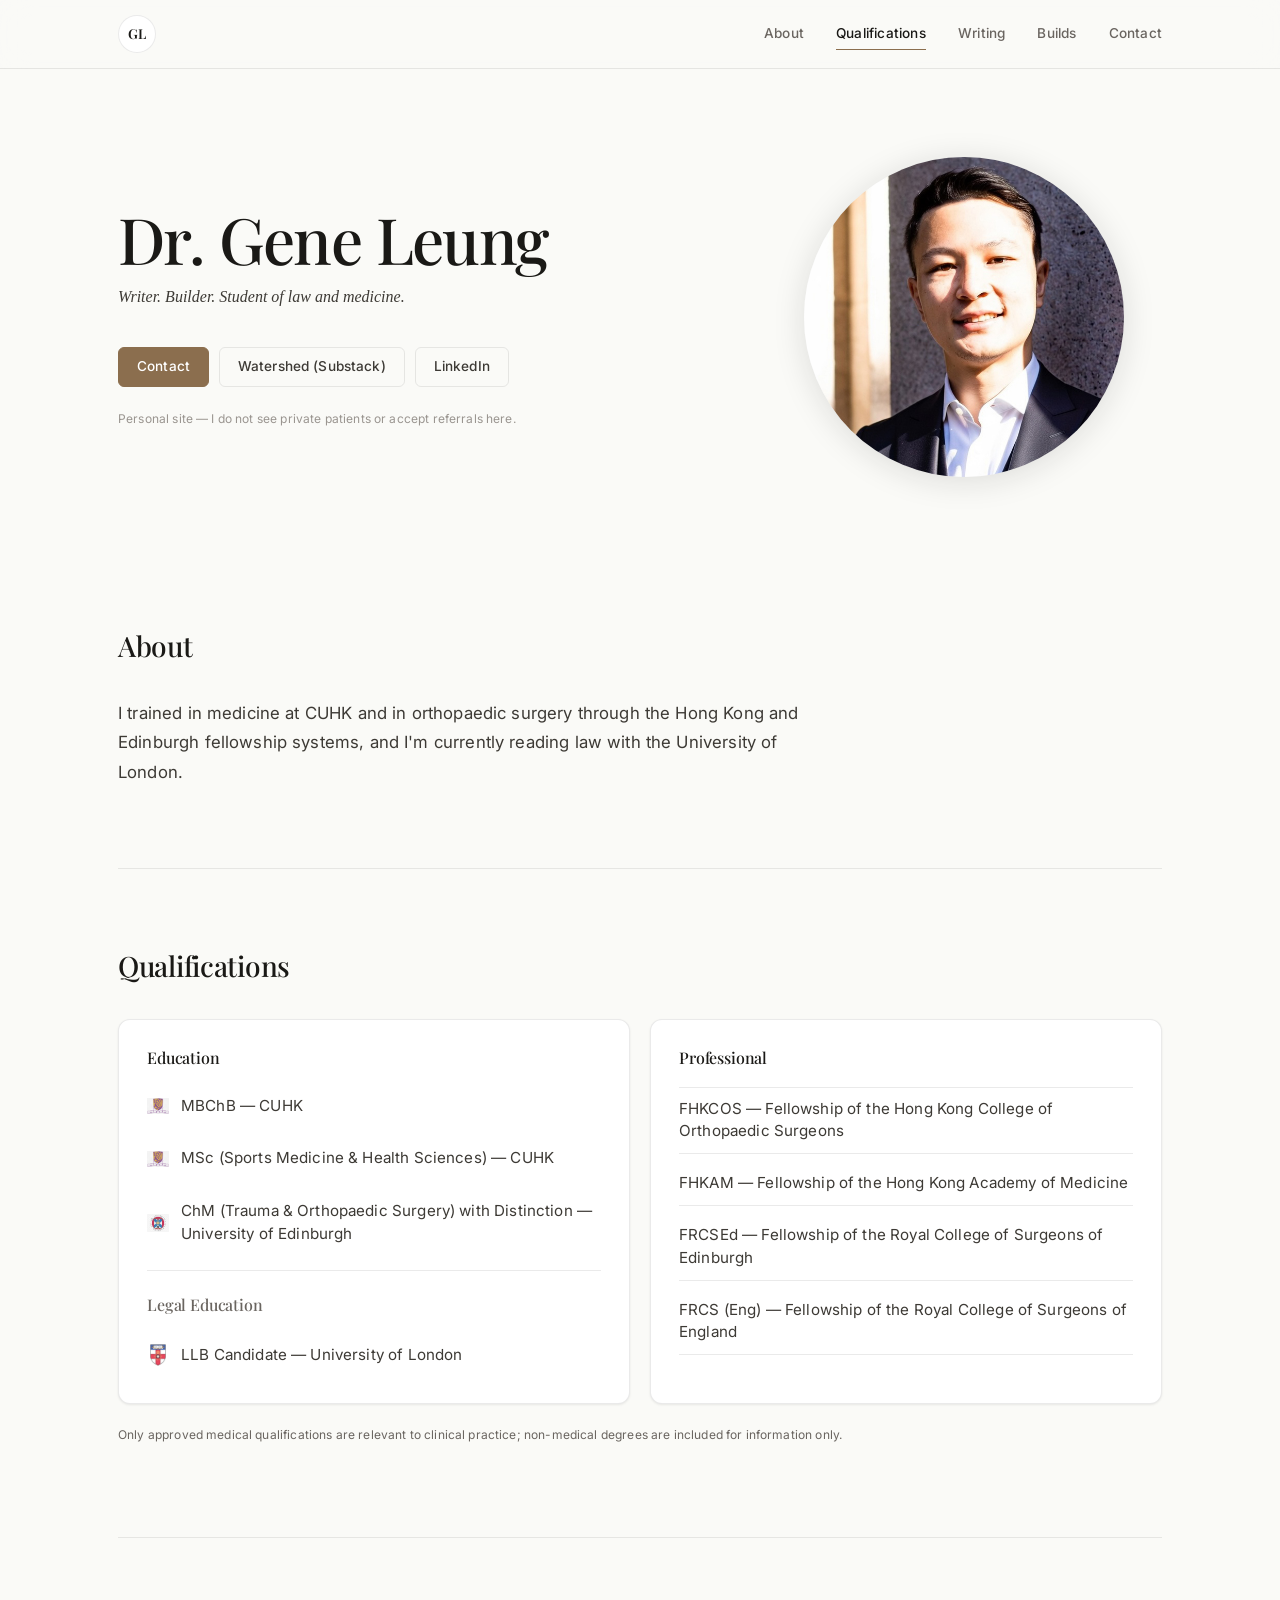
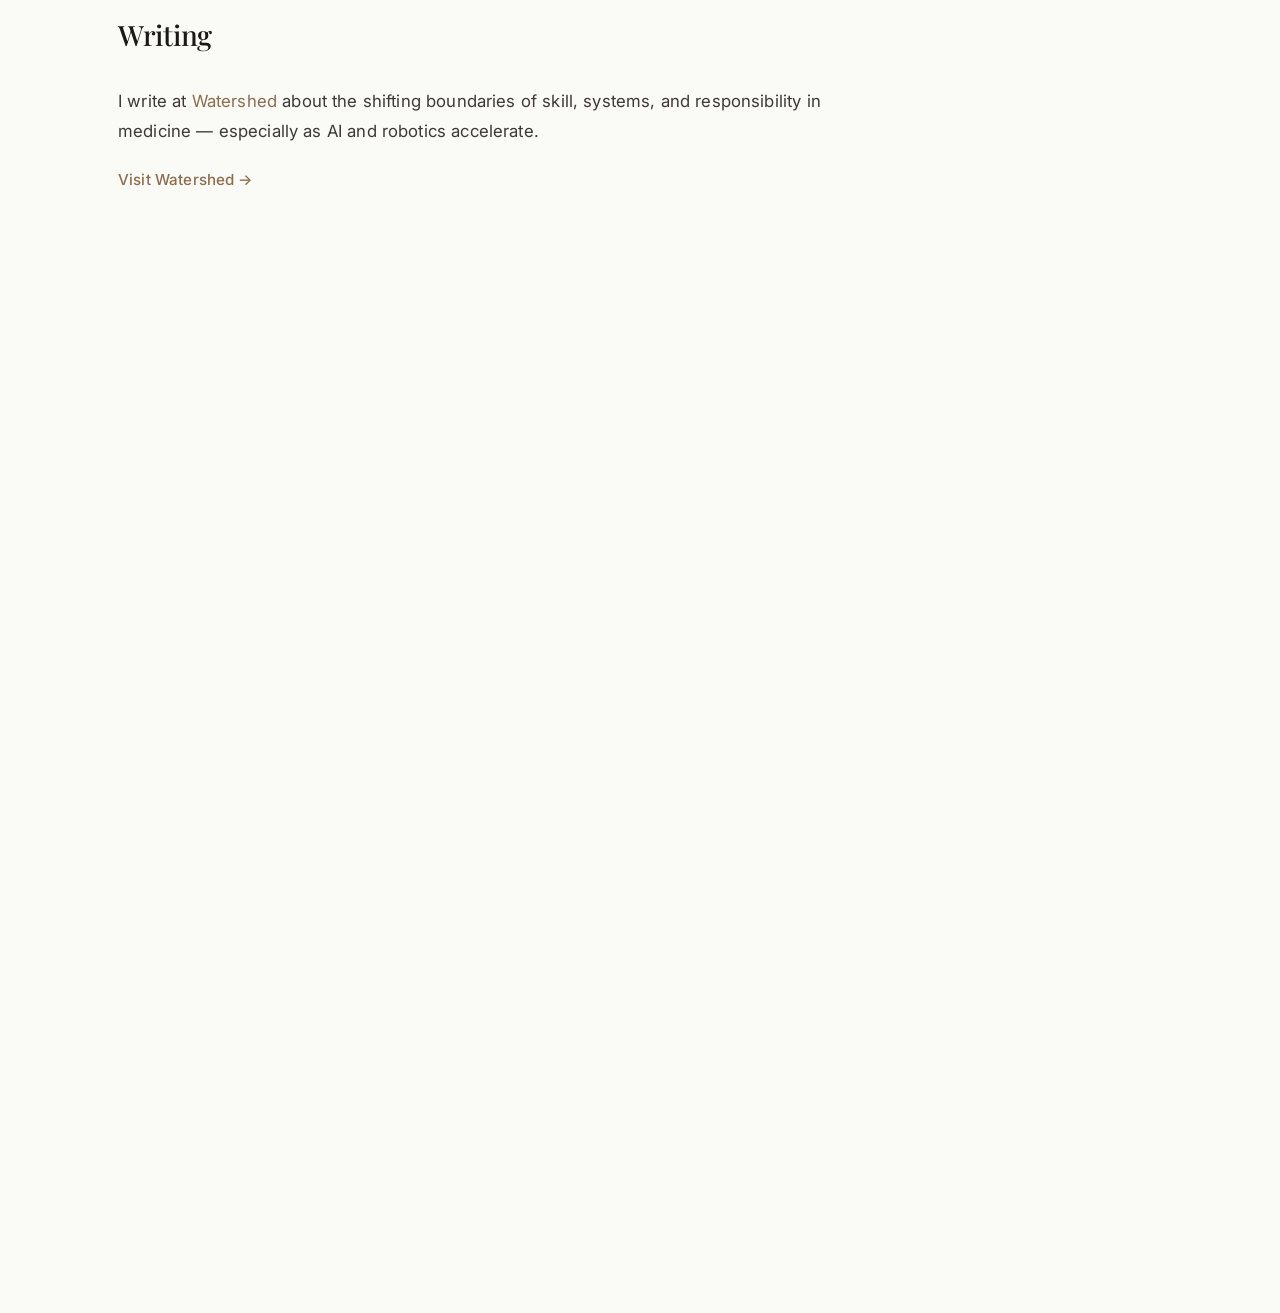
==== commit 588d7301: "Design refinement: typography, hierarchy, and editorial restraint - Kicker: uppercase pill-style → q" ====
--- a/index.html
+++ b/index.html
@@ -1,4 +1,3 @@
-<!-- index.html (modified) -->
 <!doctype html>
 <html lang="en-HK">
   <head>
@@ -22,7 +21,7 @@
     <!-- Favicon -->
     <link rel="icon" href="assets/favicon.svg" type="image/svg+xml" />
 
-    <!-- Google Fonts: Playfair Display (serif headings) + Inter (body) -->
+    <!-- Google Fonts: Playfair Display + Inter -->
     <link rel="preconnect" href="https://fonts.googleapis.com" />
     <link rel="preconnect" href="https://fonts.gstatic.com" crossorigin />
     <link
@@ -32,7 +31,6 @@
 
     <link rel="stylesheet" href="styles.css" />
 
-    <!-- Optional: improve typography rendering -->
     <meta name="color-scheme" content="light dark" />
   </head>
 
@@ -53,9 +51,9 @@
     </header>
 
     <main id="content" class="container">
+
       <section class="hero fade-in" aria-label="Intro">
         <div class="hero-inner">
-          <!-- swapped for cleaner semantics: H1 is name, kicker is role -->
           <h1>Dr. Gene Leung</h1>
           <p class="kicker">Writer. Builder. Student of law and medicine.</p>
 
@@ -78,6 +76,10 @@
               LinkedIn
             </a>
           </div>
+
+          <p class="hero-disclaimer">
+            Personal site — I do not see private patients or accept referrals here.
+          </p>
         </div>
 
         <div class="hero-aside">
@@ -89,20 +91,13 @@
         </div>
       </section>
 
-      <p class="tiny muted info-note" style="text-align:center; margin-top: -1rem; margin-bottom: 2rem;">
-        <span class="info-icon" aria-hidden="true">i</span>
-        Personal site. Not a clinical practice — I do not see private patients or accept referrals here.
-      </p>
-
       <section id="about" class="section fade-in">
         <h2>About</h2>
-        <div class="card">
-          <p>
-            I trained in medicine at CUHK and in orthopaedic surgery through the Hong
-            Kong and Edinburgh fellowship systems, and I'm currently reading law with
-            the University of London.
-          </p>
-        </div>
+        <p class="about-text">
+          I trained in medicine at CUHK and in orthopaedic surgery through the
+          Hong Kong and Edinburgh fellowship systems, and I'm currently reading
+          law with the University of London.
+        </p>
       </section>
 
       <section id="qualifications" class="section fade-in">
@@ -110,7 +105,7 @@
 
         <div class="grid">
           <article class="card">
-            <h3>Medical Education</h3>
+            <h3>Education</h3>
 
             <ul class="qual-list" aria-label="Education">
               <li class="qual-item">
@@ -149,59 +144,62 @@
           </article>
         </div>
 
-        <p class="tiny muted qualifications-disclaimer info-note">
-          <span class="info-icon" aria-hidden="true">i</span>
-          Only approved medical qualifications are relevant to clinical practice; non-medical degrees are included for information only.
+        <p class="tiny muted qualifications-disclaimer">
+          Only approved medical qualifications are relevant to clinical practice;
+          non-medical degrees are included for information only.
         </p>
       </section>
 
       <section id="writing" class="section fade-in">
         <h2>Writing</h2>
-        <div class="card">
-          <p>
-            I write at
-            <a href="https://geneleung.substack.com/" target="_blank" rel="noopener noreferrer">Watershed</a>
-            about the shifting boundaries of skill, systems, and responsibility in medicine—especially as AI and robotics accelerate.
-          </p>
-
-          <div class="links">
-            <a class="inline-link" href="https://geneleung.substack.com/" target="_blank" rel="noopener noreferrer">
-              Visit Watershed →
-            </a>
-          </div>
+        <p class="about-text">
+          I write at
+          <a href="https://geneleung.substack.com/" target="_blank" rel="noopener noreferrer">Watershed</a>
+          about the shifting boundaries of skill, systems, and responsibility in medicine —
+          especially as AI and robotics accelerate.
+        </p>
+        <div class="links">
+          <a
+            class="inline-link"
+            href="https://geneleung.substack.com/"
+            target="_blank"
+            rel="noopener noreferrer"
+          >
+            Visit Watershed →
+          </a>
         </div>
       </section>
 
       <section id="builds" class="section fade-in">
         <h2>Builds</h2>
-        <div class="card">
-          <p>
-            Independent educational tools for clinical practice.
-          </p>
-
-          <div class="builds-grid">
-            <a class="build-card" href="https://www.geneleung.org/GupSpine/" target="_blank" rel="noopener noreferrer">
-              <div class="build-icon">
-                <svg viewBox="0 0 24 24" width="28" height="28" fill="currentColor"><path d="M12 2C6.48 2 2 6.48 2 12s4.48 10 10 10 10-4.48 10-10S17.52 2 12 2zm-1 17.93c-3.95-.49-7-3.85-7-7.93 0-.62.08-1.21.21-1.79L9 15v1c0 1.1.9 2 2 2v1.93zm6.9-2.54c-.26-.81-1-1.39-1.9-1.39h-1v-3c0-.55-.45-1-1-1H8v-2h2c.55 0 1-.45 1-1V7h2c1.1 0 2-.9 2-2v-.41c2.93 1.19 5 4.06 5 7.41 0 2.08-.8 3.97-2.1 5.39z"/></svg>
-              </div>
-              <div>
-                <strong>GupSpine</strong>
-                <span class="build-desc">Emergency Spine Decision Support</span>
-              </div>
-              <span class="build-arrow">→</span>
-            </a>
-
-            <a class="build-card" href="https://www.geneleung.org/XFU/" target="_blank" rel="noopener noreferrer">
-              <div class="build-icon">
-                <svg viewBox="0 0 24 24" width="28" height="28" fill="currentColor"><path d="M19 3H5c-1.1 0-2 .9-2 2v14c0 1.1.9 2 2 2h14c1.1 0 2-.9 2-2V5c0-1.1-.9-2-2-2zm-5 14H7v-2h7v2zm3-4H7v-2h10v2zm0-4H7V7h10v2z"/></svg>
-              </div>
-              <div>
-                <strong>XFU</strong>
-                <span class="build-desc">Orthopaedic Clinic Survival Guide</span>
-              </div>
-              <span class="build-arrow">→</span>
-            </a>
-          </div>
+        <p class="section-lede">Independent educational tools for clinical practice.</p>
+
+        <div class="builds-list">
+          <a
+            class="build-item"
+            href="https://www.geneleung.org/GupSpine/"
+            target="_blank"
+            rel="noopener noreferrer"
+          >
+            <div class="build-item-text">
+              <strong>GupSpine</strong>
+              <span class="build-desc">Emergency Spine Decision Support</span>
+            </div>
+            <span class="build-arrow" aria-hidden="true">→</span>
+          </a>
+
+          <a
+            class="build-item"
+            href="https://www.geneleung.org/XFU/"
+            target="_blank"
+            rel="noopener noreferrer"
+          >
+            <div class="build-item-text">
+              <strong>XFU</strong>
+              <span class="build-desc">Orthopaedic Clinic Survival Guide</span>
+            </div>
+            <span class="build-arrow" aria-hidden="true">→</span>
+          </a>
         </div>
       </section>
 
@@ -225,8 +223,9 @@
           </div>
 
           <p class="tiny muted info-note">
-            <span class="info-icon" aria-hidden="true">i</span>
-            This is a personal website. I do not see private patients, do not accept clinical referrals through this site, and provide no medical advice here.
+            This is a personal website. I do not see private patients, do not
+            accept clinical referrals through this site, and provide no medical
+            advice here.
           </p>
         </div>
       </section>
@@ -236,6 +235,7 @@
           <p class="footer-copy">© <span id="year"></span> Gene Leung · drgeneleung.com</p>
         </div>
       </footer>
+
     </main>
 
     <script src="script.js"></script>
@@ -251,4 +251,4 @@
       }
     </script>
   </body>
-</html>+</html>
--- a/styles.css
+++ b/styles.css
@@ -1,77 +1,72 @@
-/* styles.css — redesigned */
+/* styles.css */
 
 /* ───────────────────────────────────────────────
    Design tokens
    ─────────────────────────────────────────────── */
 :root {
   /* Warm light palette */
-  --bg:          #FAFAF7;
-  --bg-alt:      #F3F2EE;
-  --bg-glow-1:   rgba(90, 80, 70, 0.04);
-  --bg-glow-2:   rgba(120, 100, 80, 0.03);
-
-  --panel:       #FFFFFF;
-  --panel-border: rgba(28, 28, 46, 0.08);
-
-  --text:        #1a1a2e;
-  --text-secondary: #3d3d56;
-  --muted:       #6b6b80;
-  --faint:       #9b9bac;
-
-  /* Single muted accent — a warm bronze/copper */
-  --accent:      #8B6E4E;
-  --accent-soft:  rgba(139, 110, 78, 0.12);
+  --bg:           #FAFAF7;
+  --bg-alt:       #F4F3EF;
+
+  --panel:        #FFFFFF;
+  --panel-border: rgba(26, 25, 22, 0.09);
+
+  /* Warm charcoal — no blue cast */
+  --text:           #1A1916;
+  --text-secondary: #3D3A35;
+  --muted:          #6A6560;
+  --faint:          #9A9590;
+
+  /* Bronze accent — muted, not decorative */
+  --accent:       #8B6E4E;
+  --accent-soft:  rgba(139, 110, 78, 0.10);
   --accent-hover: #73593D;
 
-  --shadow-sm:   0 1px 3px rgba(28, 28, 46, 0.04), 0 1px 2px rgba(28, 28, 46, 0.03);
-  --shadow:      0 4px 24px rgba(28, 28, 46, 0.06), 0 1px 4px rgba(28, 28, 46, 0.04);
-  --shadow-lg:   0 12px 48px rgba(28, 28, 46, 0.08), 0 2px 8px rgba(28, 28, 46, 0.04);
-
-  --radius:      16px;
-  --radius-sm:   10px;
-  --radius-pill:  999px;
-  --maxw:        1100px;
-
-  /* Typography scale — dramatic contrast */
-  --font-serif:  'Playfair Display', Georgia, 'Times New Roman', serif;
-  --font-sans:   'Inter', ui-sans-serif, system-ui, -apple-system, sans-serif;
-
-  --text-h1:     clamp(2.8rem, 5.5vw, 4rem);
-  --text-h2:     clamp(1.6rem, 2.5vw, 2rem);
-  --text-h3:     clamp(1.1rem, 1.4vw, 1.25rem);
-  --text-body:   clamp(0.95rem, 1.1vw, 1.05rem);
-  --text-lede:   clamp(1.05rem, 1.3vw, 1.15rem);
-  --text-small:  0.85rem;
-  --text-tiny:   0.75rem;
-
-  /* Transitions */
-  --ease:        cubic-bezier(0.25, 0.46, 0.45, 0.94);
-  --duration:    250ms;
+  --shadow-sm: 0 1px 3px rgba(26, 25, 22, 0.05), 0 1px 2px rgba(26, 25, 22, 0.03);
+  --shadow:    0 4px 20px rgba(26, 25, 22, 0.07), 0 1px 4px rgba(26, 25, 22, 0.04);
+  --shadow-lg: 0 8px 40px rgba(26, 25, 22, 0.11);
+
+  --radius:     12px;
+  --radius-sm:   8px;
+  --radius-pill: 999px;
+  --maxw:       1100px;
+
+  --font-serif: 'Playfair Display', Georgia, 'Times New Roman', serif;
+  --font-sans:  'Inter', ui-sans-serif, system-ui, -apple-system, sans-serif;
+
+  --text-h1:    clamp(2.8rem, 5.5vw, 4rem);
+  --text-h2:    clamp(1.45rem, 2.2vw, 1.75rem);
+  --text-h3:    clamp(1rem, 1.2vw, 1.1rem);
+  --text-body:  clamp(0.95rem, 1.1vw, 1.05rem);
+  --text-lede:  clamp(1.05rem, 1.3vw, 1.15rem);
+  --text-small: 0.85rem;
+  --text-tiny:  0.75rem;
+
+  --ease:     cubic-bezier(0.25, 0.46, 0.45, 0.94);
+  --duration: 220ms;
 }
 
 /* Dark mode */
 @media (prefers-color-scheme: dark) {
   :root {
-    --bg:          #0D0F14;
-    --bg-alt:      #141620;
-    --bg-glow-1:   rgba(139, 110, 78, 0.06);
-    --bg-glow-2:   rgba(255, 255, 255, 0.03);
-
-    --panel:       rgba(255, 255, 255, 0.04);
+    --bg:           #0D0F12;
+    --bg-alt:       #131519;
+
+    --panel:        rgba(255, 255, 255, 0.04);
     --panel-border: rgba(255, 255, 255, 0.08);
 
-    --text:        rgba(255, 255, 255, 0.92);
-    --text-secondary: rgba(255, 255, 255, 0.78);
-    --muted:       rgba(255, 255, 255, 0.55);
-    --faint:       rgba(255, 255, 255, 0.35);
-
-    --accent:      #C9A87C;
-    --accent-soft: rgba(201, 168, 124, 0.15);
+    --text:           rgba(255, 255, 255, 0.92);
+    --text-secondary: rgba(255, 255, 255, 0.70);
+    --muted:          rgba(255, 255, 255, 0.48);
+    --faint:          rgba(255, 255, 255, 0.30);
+
+    --accent:       #C9A87C;
+    --accent-soft:  rgba(201, 168, 124, 0.12);
     --accent-hover: #D4B88E;
 
-    --shadow-sm:   0 1px 3px rgba(0, 0, 0, 0.2);
-    --shadow:      0 4px 24px rgba(0, 0, 0, 0.3);
-    --shadow-lg:   0 12px 48px rgba(0, 0, 0, 0.4);
+    --shadow-sm: 0 1px 3px rgba(0, 0, 0, 0.25);
+    --shadow:    0 4px 24px rgba(0, 0, 0, 0.35);
+    --shadow-lg: 0 12px 48px rgba(0, 0, 0, 0.45);
   }
 }
 
@@ -91,14 +86,11 @@
 body {
   margin: 0;
   min-height: 100%;
-  background:
-    radial-gradient(1200px 800px at 10% -15%, var(--bg-glow-1), transparent 60%),
-    radial-gradient(900px 600px at 85% 5%, var(--bg-glow-2), transparent 55%),
-    var(--bg);
+  background: var(--bg);
   color: var(--text);
   font-family: var(--font-sans);
   font-size: var(--text-body);
-  line-height: 1.7;
+  line-height: 1.75;
   letter-spacing: 0.01em;
 }
 
@@ -113,9 +105,7 @@
   text-decoration: none;
   transition: color var(--duration) var(--ease);
 }
-a:hover {
-  color: var(--accent-hover);
-}
+a:hover { color: var(--accent-hover); }
 
 
 /* ───────────────────────────────────────────────
@@ -140,27 +130,25 @@
 
 
 /* ───────────────────────────────────────────────
-   Navigation — sticky with backdrop blur
+   Navigation
    ─────────────────────────────────────────────── */
 .site-header {
   position: sticky;
   top: 0;
   z-index: 50;
-  backdrop-filter: blur(16px) saturate(1.8);
-  -webkit-backdrop-filter: blur(16px) saturate(1.8);
-  background: color-mix(in srgb, var(--bg) 80%, transparent);
+  backdrop-filter: blur(16px) saturate(1.5);
+  -webkit-backdrop-filter: blur(16px) saturate(1.5);
+  background: color-mix(in srgb, var(--bg) 84%, transparent);
   border-bottom: 1px solid var(--panel-border);
   transition: box-shadow var(--duration) var(--ease);
 }
 
-.site-header.scrolled {
-  box-shadow: var(--shadow-sm);
-}
+.site-header.scrolled { box-shadow: var(--shadow-sm); }
 
 .nav {
   max-width: var(--maxw);
   margin: 0 auto;
-  padding: 16px 28px;
+  padding: 15px 28px;
   display: flex;
   align-items: center;
   justify-content: space-between;
@@ -168,8 +156,8 @@
 }
 
 .brand {
-  width: 42px;
-  height: 42px;
+  width: 38px;
+  height: 38px;
   border-radius: var(--radius-pill);
   display: grid;
   place-items: center;
@@ -177,14 +165,14 @@
   background: var(--panel);
   font-family: var(--font-serif);
   font-weight: 600;
-  font-size: 0.9rem;
-  color: var(--text);
-  letter-spacing: 0.02em;
+  font-size: 0.85rem;
+  color: var(--text);
+  letter-spacing: 0.03em;
   transition: border-color var(--duration) var(--ease), box-shadow var(--duration) var(--ease);
 }
 .brand:hover {
   color: var(--text);
-  border-color: var(--accent-soft);
+  border-color: var(--accent);
   box-shadow: var(--shadow-sm);
 }
 
@@ -194,41 +182,32 @@
   gap: 32px;
   font-size: var(--text-small);
   font-weight: 500;
-  letter-spacing: 0.02em;
+  letter-spacing: 0.015em;
 }
 
 .nav-links a {
   color: var(--muted);
-  padding: 6px 0;
+  padding: 4px 0;
   position: relative;
   transition: color var(--duration) var(--ease);
 }
-.nav-links a:hover {
-  color: var(--text);
-}
-
-/* Animated underline */
+.nav-links a:hover,
+.nav-links a.active { color: var(--text); }
+
 .nav-links a::after {
   content: "";
   position: absolute;
   left: 0;
   bottom: 0;
   width: 100%;
-  height: 1.5px;
+  height: 1px;
   background: var(--accent);
   transform: scaleX(0);
   transform-origin: left;
   transition: transform var(--duration) var(--ease);
 }
 .nav-links a:hover::after,
-.nav-links a.active::after {
-  transform: scaleX(1);
-}
-
-/* Active nav link */
-.nav-links a.active {
-  color: var(--text);
-}
+.nav-links a.active::after { transform: scaleX(1); }
 
 
 /* ───────────────────────────────────────────────
@@ -242,100 +221,77 @@
 
 
 /* ───────────────────────────────────────────────
-   Hero — side by side, generous whitespace
+   Hero
    ─────────────────────────────────────────────── */
 .hero {
   display: grid;
-  grid-template-columns: 1.15fr 0.85fr;
-  gap: 48px;
-  padding: 80px 0 40px;
+  grid-template-columns: 1.2fr 0.8fr;
+  gap: 56px;
+  padding: 88px 0 72px;
   align-items: center;
 }
 
-.hero-inner {
-  padding: 0;
-  border: none;
-  background: none;
-  box-shadow: none;
-}
-
 h1 {
-  margin: 0 0 8px;
+  margin: 0 0 10px;
   font-family: var(--font-serif);
   font-size: var(--text-h1);
   font-weight: 500;
-  line-height: 1.08;
+  line-height: 1.06;
   letter-spacing: -0.025em;
   color: var(--text);
 }
 
 .kicker {
-  margin: 0 0 24px;
-  color: var(--accent);
-  font-size: var(--text-small);
-  font-weight: 600;
-  letter-spacing: 0.18em;
-  text-transform: uppercase;
-}
-
-.lede {
-  margin: 0 0 32px;
+  margin: 0 0 36px;
+  font-family: var(--font-serif);
+  font-size: clamp(1rem, 1.25vw, 1.125rem);
+  font-weight: 400;
+  font-style: italic;
   color: var(--text-secondary);
-  font-size: var(--text-lede);
-  line-height: 1.75;
-  max-width: 52ch;
+  letter-spacing: 0;
+  text-transform: none;
 }
 
 .cta-row {
   display: flex;
   flex-wrap: wrap;
-  gap: 12px;
-  margin-top: 8px;
+  gap: 10px;
+}
+
+.hero-disclaimer {
+  margin: 22px 0 0;
+  font-size: var(--text-tiny);
+  color: var(--faint);
+  line-height: 1.6;
 }
 
 .hero-aside {
   display: flex;
   align-items: center;
   justify-content: center;
-  padding: 0;
-  border: none;
-  background: none;
-  box-shadow: none;
 }
 
 .hero-image {
   width: 100%;
-  max-width: 340px;
+  max-width: 320px;
   aspect-ratio: 1;
   object-fit: cover;
   object-position: center 28%;
   border-radius: 50%;
-  border: 2px solid rgba(255, 255, 255, 0.78);
-  box-shadow: 0 0 0 1px var(--panel-border), var(--shadow-lg);
+  box-shadow: 0 4px 32px rgba(26, 25, 22, 0.13);
   background: #f3f3f3;
 }
 
 
 /* ───────────────────────────────────────────────
-   Sections — alternating backgrounds, rhythm
+   Sections — whitespace + hairline separators
    ─────────────────────────────────────────────── */
 .section {
-  padding: 88px 0;
-  margin: 0;
-  border-top: none;
-}
+  padding: 80px 0;
+}
+
 .section + .section {
-  border-top: none;
-}
-
-/* Alternating subtle background tones */
-.section:nth-of-type(even) {
-  background: var(--bg-alt);
-  margin-left: -28px;
-  margin-right: -28px;
-  padding-left: 28px;
-  padding-right: 28px;
-  border-radius: 0;
+  border-top: 1px solid var(--panel-border);
 }
 
 
@@ -343,34 +299,42 @@
    Headings
    ─────────────────────────────────────────────── */
 h2 {
-  margin: 0 0 40px;
+  margin: 0 0 36px;
   font-family: var(--font-serif);
   font-size: var(--text-h2);
   font-weight: 500;
   color: var(--text);
   letter-spacing: -0.01em;
   line-height: 1.2;
-  text-transform: none;
-}
-
-/* Decorative accent line under h2 */
-h2::after {
-  content: "";
-  display: block;
-  width: 40px;
-  height: 2px;
-  background: var(--accent);
-  margin-top: 12px;
-  border-radius: 1px;
 }
 
 h3 {
-  margin: 0 0 16px;
+  margin: 0 0 18px;
   font-family: var(--font-serif);
   font-size: var(--text-h3);
   font-weight: 500;
   letter-spacing: -0.01em;
   color: var(--text);
+  line-height: 1.3;
+}
+
+
+/* ───────────────────────────────────────────────
+   Prose — About, Writing
+   ─────────────────────────────────────────────── */
+.about-text {
+  max-width: 65ch;
+  font-size: var(--text-lede);
+  color: var(--text-secondary);
+  line-height: 1.78;
+  margin: 0;
+}
+
+.section-lede {
+  margin: -20px 0 24px;
+  font-size: var(--text-small);
+  color: var(--muted);
+  line-height: 1.6;
 }
 
 
@@ -381,15 +345,12 @@
   border-radius: var(--radius);
   border: 1px solid var(--panel-border);
   background: var(--panel);
-  padding: 28px 28px;
+  padding: 28px;
   box-shadow: var(--shadow-sm);
-  transition: box-shadow var(--duration) var(--ease), transform var(--duration) var(--ease);
-}
-
-.card:hover {
-  box-shadow: var(--shadow);
-  transform: translateY(-1px);
-}
+  transition: box-shadow var(--duration) var(--ease);
+}
+
+.card:hover { box-shadow: var(--shadow); }
 
 
 /* ───────────────────────────────────────────────
@@ -398,7 +359,7 @@
 .grid {
   display: grid;
   grid-template-columns: 1fr 1fr;
-  gap: 24px;
+  gap: 20px;
 }
 
 
@@ -410,14 +371,14 @@
   padding: 0;
   margin: 0;
   display: grid;
-  gap: 16px;
+  gap: 14px;
 }
 
 .qual-item {
   display: grid;
-  grid-template-columns: 28px 1fr;
+  grid-template-columns: 22px 1fr;
   align-items: center;
-  column-gap: 14px;
+  column-gap: 12px;
 }
 
 .qual-item span {
@@ -427,50 +388,52 @@
 }
 
 .qual-icon {
-  width: 28px;
-  height: 28px;
+  width: 22px;
+  height: 22px;
   object-fit: contain;
   display: block;
-  opacity: 0.9;
-  border-radius: 4px;
+  opacity: 0.80;
+  border-radius: 3px;
 }
 
 .qualifications-disclaimer {
-  width: 100%;
-  max-width: none;
   margin-top: 20px;
 }
 
 .qual-divider {
   list-style: none;
-  margin: 4px 0;
+  margin: 2px 0;
   border-top: 1px solid var(--panel-border);
   height: 0;
   padding: 0;
 }
 
 .qual-subhead {
-  margin: 16px 0 16px;
-  padding-left: 0;
+  margin: 8px 0;
   font-family: var(--font-serif);
   font-size: var(--text-h3);
   font-weight: 500;
   letter-spacing: -0.01em;
-  text-transform: none;
   color: var(--muted);
   line-height: 1.2;
   list-style: none;
 }
 
-/* Professional list */
+/* Professional credentials — structured rows, no bullets */
 .pro-list {
+  list-style: none;
+  padding: 0;
   margin: 0;
-  padding-left: 20px;
+}
+.pro-list li {
+  padding: 10px 0;
+  border-bottom: 1px solid var(--panel-border);
   color: var(--text-secondary);
-}
-.pro-list li {
-  margin: 12px 0;
-  line-height: 1.6;
+  font-size: var(--text-body);
+  line-height: 1.5;
+}
+.pro-list li:first-child {
+  border-top: 1px solid var(--panel-border);
 }
 
 ul {
@@ -478,32 +441,32 @@
   padding-left: 20px;
   color: var(--text-secondary);
 }
-li {
-  margin: 10px 0;
-}
-
-
-/* ───────────────────────────────────────────────
-   Utility classes
+li { margin: 8px 0; }
+
+
+/* ───────────────────────────────────────────────
+   Utility
    ─────────────────────────────────────────────── */
 .muted { color: var(--muted); }
-.tiny { font-size: var(--text-tiny); }
-
-
-/* ───────────────────────────────────────────────
-   Links & inline elements
-   ─────────────────────────────────────────────── */
-.links { margin-top: 16px; }
+.tiny  { font-size: var(--text-tiny); }
+
+.info-note { margin-top: 16px; }
+
+
+/* ───────────────────────────────────────────────
+   Inline links
+   ─────────────────────────────────────────────── */
+.links { margin-top: 20px; }
 
 .inline-link {
   display: inline-flex;
   align-items: center;
-  gap: 6px;
+  gap: 4px;
   color: var(--accent);
   font-weight: 500;
   font-size: var(--text-body);
   position: relative;
-  padding-bottom: 2px;
+  padding-bottom: 1px;
 }
 .inline-link::after {
   content: "";
@@ -517,93 +480,116 @@
   transform-origin: left;
   transition: transform var(--duration) var(--ease);
 }
-.inline-link:hover::after {
-  transform: scaleX(1);
-}
-.inline-link:hover {
-  color: var(--accent-hover);
-}
-
-
-/* ───────────────────────────────────────────────
-   Buttons — pill style
+.inline-link:hover::after { transform: scaleX(1); }
+.inline-link:hover { color: var(--accent-hover); }
+
+
+/* ───────────────────────────────────────────────
+   Buttons — restrained rectangles, not pill SaaS
    ─────────────────────────────────────────────── */
 .button {
   display: inline-flex;
   align-items: center;
   justify-content: center;
-  height: 44px;
-  padding: 0 24px;
-  border-radius: var(--radius-pill);
-  border: 1.5px solid var(--accent);
+  height: 40px;
+  padding: 0 18px;
+  border-radius: 6px;
+  border: 1px solid var(--accent);
   background: var(--accent);
   color: #FFFFFF;
   font-family: var(--font-sans);
   font-size: var(--text-small);
-  font-weight: 600;
-  letter-spacing: 0.02em;
+  font-weight: 500;
+  letter-spacing: 0.01em;
   cursor: pointer;
-  transition: all var(--duration) var(--ease);
+  transition: background var(--duration) var(--ease),
+              border-color var(--duration) var(--ease),
+              box-shadow var(--duration) var(--ease);
 }
 .button:hover {
   background: var(--accent-hover);
   border-color: var(--accent-hover);
   color: #FFFFFF;
-  transform: translateY(-1px);
-  box-shadow: var(--shadow);
-}
-.button:active {
-  transform: translateY(0);
-}
+  box-shadow: var(--shadow-sm);
+}
+.button:active { opacity: 0.88; }
 
 .button.ghost {
   background: transparent;
   color: var(--text-secondary);
-  border: 1.5px solid var(--panel-border);
+  border: 1px solid var(--panel-border);
 }
 .button.ghost:hover {
   border-color: var(--accent);
   color: var(--accent);
   background: var(--accent-soft);
-  transform: translateY(-1px);
 }
 
 .contact-row {
   display: flex;
   flex-wrap: wrap;
-  gap: 12px;
-  margin-top: 16px;
-}
-
-
-/* ───────────────────────────────────────────────
-   Info notes
-   ─────────────────────────────────────────────── */
-.info-note {
-  display: flex;
-  align-items: flex-start;
-  gap: 8px;
-}
-
-.info-icon {
-  flex: none;
-  width: 18px;
-  height: 18px;
-  border-radius: var(--radius-pill);
+  gap: 10px;
+  margin-top: 20px;
+}
+
+
+/* ───────────────────────────────────────────────
+   Builds — editorial list, not product tiles
+   ─────────────────────────────────────────────── */
+.builds-list {
+  display: flex;
+  flex-direction: column;
   border: 1px solid var(--panel-border);
+  border-radius: var(--radius-sm);
+  overflow: hidden;
+  background: var(--panel-border);
+  gap: 1px;
+}
+
+.build-item {
+  display: flex;
+  align-items: center;
+  justify-content: space-between;
+  padding: 20px 24px;
+  background: var(--panel);
+  text-decoration: none;
+  color: var(--text);
+  transition: background var(--duration) var(--ease);
+}
+
+.build-item:hover { background: var(--bg-alt); }
+
+.build-item-text {
+  display: flex;
+  flex-direction: column;
+  gap: 3px;
+}
+
+.build-item strong {
+  display: block;
+  font-size: var(--text-body);
+  font-weight: 600;
+  color: var(--text);
+}
+
+.build-desc {
+  display: block;
+  font-size: var(--text-small);
+  color: var(--muted);
+}
+
+.build-arrow {
+  font-size: 1rem;
   color: var(--faint);
-  font-size: 10px;
-  font-weight: 700;
-  line-height: 1;
-  display: inline-flex;
-  align-items: center;
-  justify-content: center;
-  margin-top: 2px;
-  opacity: 0;
-  transition: opacity var(--duration) var(--ease);
-}
-.info-note:hover .info-icon {
-  opacity: 0.8;
+  flex-shrink: 0;
+  margin-left: 16px;
+  transition: transform var(--duration) var(--ease),
+              color var(--duration) var(--ease);
+}
+
+.build-item:hover .build-arrow {
+  transform: translateX(3px);
+  color: var(--accent);
 }
 
 
@@ -611,7 +597,7 @@
    Footer
    ─────────────────────────────────────────────── */
 .footer {
-  margin-top: 0;
+  margin: 0;
   padding: 48px 0 0;
   border-top: 1px solid var(--panel-border);
 }
@@ -629,14 +615,13 @@
 }
 
 
-
-/* ───────────────────────────────────────────────
-   Scroll-triggered fade-in animations
+/* ───────────────────────────────────────────────
+   Scroll-triggered fade-in
    ─────────────────────────────────────────────── */
 .fade-in {
   opacity: 0;
-  transform: translateY(24px);
-  transition: opacity 0.7s var(--ease), transform 0.7s var(--ease);
+  transform: translateY(18px);
+  transition: opacity 0.6s var(--ease), transform 0.6s var(--ease);
 }
 
 .fade-in.visible {
@@ -646,7 +631,7 @@
 
 
 /* ───────────────────────────────────────────────
-   Responsive — mobile
+   Responsive — tablet
    ─────────────────────────────────────────────── */
 @media (max-width: 860px) {
   .container {
@@ -654,35 +639,33 @@
   }
 
   .nav {
-    padding: 14px 20px;
+    padding: 13px 20px;
   }
 
   .hero {
     grid-template-columns: 1fr;
-    gap: 40px;
-    padding: 48px 0 24px;
+    gap: 32px;
+    padding: 52px 0 40px;
+    text-align: center;
   }
 
   .hero-aside {
     order: -1;
+    justify-content: center;
   }
 
   .hero-image {
-    max-width: 220px;
-  }
-
-  .hero-inner {
-    text-align: center;
-  }
-
-  .lede {
-    max-width: none;
+    max-width: 200px;
   }
 
   .cta-row {
     justify-content: center;
   }
 
+  .hero-disclaimer {
+    text-align: center;
+  }
+
   .grid {
     grid-template-columns: 1fr;
   }
@@ -695,19 +678,12 @@
     padding: 64px 0;
   }
 
-  .section:nth-of-type(even) {
-    margin-left: -20px;
-    margin-right: -20px;
-    padding-left: 20px;
-    padding-right: 20px;
-  }
-
   h2 {
     margin-bottom: 28px;
   }
 
-  .builds-grid {
-    grid-template-columns: 1fr;
+  .about-text {
+    max-width: none;
   }
 }
 
@@ -718,94 +694,28 @@
   }
 
   .hero {
-    padding: 36px 0 20px;
+    padding: 40px 0 28px;
   }
 
   .hero-image {
-    max-width: 180px;
+    max-width: 168px;
   }
 
   .section {
-    padding: 48px 0;
+    padding: 52px 0;
   }
 
   .card {
-    padding: 20px 18px;
+    padding: 22px 20px;
   }
 
   .button {
-    height: 40px;
-    padding: 0 18px;
+    height: 38px;
+    padding: 0 16px;
     font-size: 0.8rem;
   }
 
-}
-
-/* ───────────────────────────────────────────────
-   Builds section
-   ─────────────────────────────────────────────── */
-.builds-grid {
-  display: grid;
-  grid-template-columns: 1fr 1fr;
-  gap: 16px;
-  margin-top: 20px;
-}
-
-.build-card {
-  display: flex;
-  align-items: center;
-  gap: 14px;
-  padding: 18px 20px;
-  background: var(--panel);
-  border: 1px solid var(--panel-border);
-  border-radius: var(--radius-sm);
-  box-shadow: var(--shadow-sm);
-  text-decoration: none;
-  color: var(--text);
-  transition: all 0.25s ease;
-  min-width: 0;
-  overflow: hidden;
-}
-
-.build-card:hover {
-  box-shadow: var(--shadow);
-  border-color: var(--accent);
-  transform: translateY(-2px);
-}
-
-.build-icon {
-  display: flex;
-  align-items: center;
-  justify-content: center;
-  width: 48px;
-  height: 48px;
-  min-width: 48px;
-  border-radius: 12px;
-  background: var(--accent-soft);
-  color: var(--accent);
-}
-
-.build-card strong {
-  display: block;
-  font-size: 1rem;
-  font-weight: 600;
-  color: var(--text);
-}
-
-.build-desc {
-  display: block;
-  font-size: 0.82rem;
-  color: var(--muted);
-  margin-top: 2px;
-}
-
-.build-arrow {
-  margin-left: auto;
-  font-size: 1.2rem;
-  color: var(--faint);
-  transition: color 0.2s ease;
-}
-
-.build-card:hover .build-arrow {
-  color: var(--accent);
-}
+  .build-item {
+    padding: 16px 18px;
+  }
+}
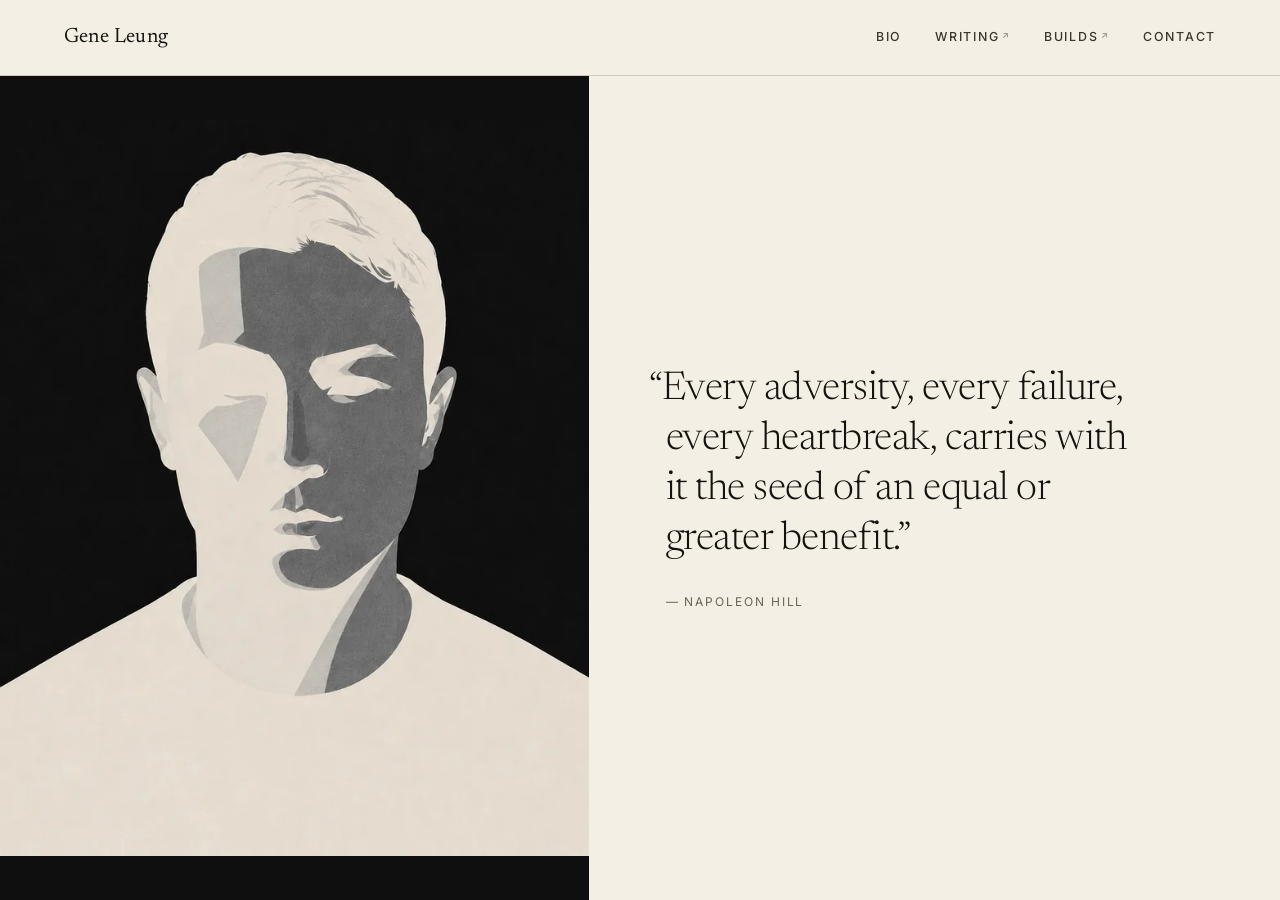
==== commit 86a814e6: "Redesign personal site with editorial homepage Reposition the site as a personal-brand site for a wr" ====
--- a/index.html
+++ b/index.html
@@ -1,253 +1,142 @@
 <!doctype html>
-<html lang="en-HK">
+<html lang="en" class="no-js">
   <head>
     <meta charset="utf-8" />
     <meta name="viewport" content="width=device-width, initial-scale=1" />
-    <title>Gene Leung</title>
+
+    <title>Gene Leung — Writer and Builder</title>
     <meta
       name="description"
-      content="Personal site of Gene Leung — writing, side projects, and notes on law and medicine."
+      content="Gene Leung writes and builds at the intersection of medicine, technology, systems, and human judgment."
     />
-    <meta name="theme-color" content="#0b0b0c" />
+    <link rel="canonical" href="https://www.drgeneleung.com/" />
+    <meta name="color-scheme" content="light" />
+    <meta name="theme-color" content="#f4efe5" />
 
-    <!-- Open Graph -->
-    <meta property="og:title" content="Gene Leung" />
+    <meta property="og:type" content="website" />
+    <meta property="og:site_name" content="Gene Leung" />
+    <meta property="og:title" content="Gene Leung — Writer and Builder" />
     <meta
       property="og:description"
-      content="Personal site of Gene Leung — writing, side projects, and notes on law and medicine."
+      content="Gene Leung writes and builds at the intersection of medicine, technology, systems, and human judgment."
     />
-    <meta property="og:type" content="website" />
+    <meta property="og:url" content="https://www.drgeneleung.com/" />
+    <meta property="og:image" content="https://www.drgeneleung.com/assets/og.jpg" />
+    <meta property="og:image:width" content="1200" />
+    <meta property="og:image:height" content="630" />
+    <meta property="og:image:alt" content="Stylised editorial portrait of Gene Leung." />
+    <meta name="twitter:card" content="summary_large_image" />
+    <meta name="twitter:title" content="Gene Leung — Writer and Builder" />
+    <meta
+      name="twitter:description"
+      content="Gene Leung writes and builds at the intersection of medicine, technology, systems, and human judgment."
+    />
+    <meta name="twitter:image" content="https://www.drgeneleung.com/assets/og.jpg" />
 
-    <!-- Favicon -->
     <link rel="icon" href="assets/favicon.svg" type="image/svg+xml" />
 
-    <!-- Google Fonts: Playfair Display + Inter -->
     <link rel="preconnect" href="https://fonts.googleapis.com" />
     <link rel="preconnect" href="https://fonts.gstatic.com" crossorigin />
     <link
-      href="https://fonts.googleapis.com/css2?family=Inter:wght@400;500;600&family=Playfair+Display:ital,wght@0,400;0,500;0,600;0,700;1,400;1,500&display=swap"
+      href="https://fonts.googleapis.com/css2?family=Inter:wght@400;500&family=Newsreader:ital,opsz,wght@0,6..72,300..500;1,6..72,300..400&display=swap"
       rel="stylesheet"
     />
-
+    <link
+      rel="preload"
+      as="image"
+      type="image/webp"
+      href="assets/portrait.webp"
+      imagesrcset="assets/portrait-720.webp 720w, assets/portrait.webp 1122w"
+      imagesizes="(min-width: 900px) 46vw, 62vw"
+    />
     <link rel="stylesheet" href="styles.css" />
-
-    <meta name="color-scheme" content="light dark" />
+    <script>
+      document.documentElement.classList.remove("no-js");
+    </script>
   </head>
 
-  <body>
-    <a class="skip-link" href="#content">Skip to content</a>
+  <body class="page-home">
+    <a class="skip-link" href="#main">Skip to content</a>
 
-    <header class="site-header">
+    <header class="masthead">
+      <a class="wordmark" href="/">Gene Leung</a>
       <nav class="nav" aria-label="Primary">
-        <a class="brand" href="/" aria-label="Home">GL</a>
-        <div class="nav-links">
-          <a href="#about">About</a>
-          <a href="#qualifications">Qualifications</a>
-          <a href="#writing">Writing</a>
-          <a href="#builds">Builds</a>
-          <a href="#contact">Contact</a>
-        </div>
+        <ul>
+          <li><a href="/bio">Bio</a></li>
+          <li>
+            <a href="https://geneleung.substack.com/" target="_blank" rel="noopener noreferrer">
+              Writing<span class="ext" aria-hidden="true">↗</span><span class="visually-hidden"> (opens in a new tab)</span>
+            </a>
+          </li>
+          <li>
+            <a href="https://www.geneleung.org/" target="_blank" rel="noopener noreferrer">
+              Builds<span class="ext" aria-hidden="true">↗</span><span class="visually-hidden"> (opens in a new tab)</span>
+            </a>
+          </li>
+          <li><a href="/contact">Contact</a></li>
+        </ul>
       </nav>
     </header>
 
-    <main id="content" class="container">
+    <main id="main" class="split">
+      <h1 class="visually-hidden">Gene Leung</h1>
 
-      <section class="hero fade-in" aria-label="Intro">
-        <div class="hero-inner">
-          <h1>Dr. Gene Leung</h1>
-          <p class="kicker">Writer. Builder. Student of law and medicine.</p>
+      <div class="plate">
+        <picture>
+          <source
+            type="image/webp"
+            srcset="assets/portrait-720.webp 720w, assets/portrait.webp 1122w"
+            sizes="(min-width: 900px) 46vw, 62vw"
+          />
+          <img
+            class="portrait"
+            src="assets/portrait.jpg"
+            width="1122"
+            height="1402"
+            alt="Stylised editorial portrait of Gene Leung: a head-and-shoulders figure rendered in ivory and grey against a black field."
+            fetchpriority="high"
+            decoding="async"
+          />
+        </picture>
+      </div>
 
-          <div class="cta-row">
-            <a class="button" href="#contact">Contact</a>
-            <a
-              class="button ghost"
-              href="https://geneleung.substack.com/"
-              target="_blank"
-              rel="noopener noreferrer"
-            >
-              Watershed (Substack)
-            </a>
-            <a
-              class="button ghost"
-              href="https://www.linkedin.com/in/geneleung"
-              target="_blank"
-              rel="noopener noreferrer"
-            >
-              LinkedIn
-            </a>
-          </div>
+      <div class="quotation" id="quotation">
+        <figure class="quote is-active">
+          <blockquote>
+            <p>“I would rather have questions that can’t be answered than answers that can’t be questioned.”</p>
+          </blockquote>
+          <figcaption><cite>Richard Feynman</cite></figcaption>
+        </figure>
 
-          <p class="hero-disclaimer">
-            Personal site — I do not see private patients or accept referrals here.
-          </p>
-        </div>
+        <figure class="quote">
+          <blockquote>
+            <p>“Every adversity, every failure, every heartbreak, carries with it the seed of an equal or greater benefit.”</p>
+          </blockquote>
+          <figcaption><cite>Napoleon Hill</cite></figcaption>
+        </figure>
 
-        <div class="hero-aside">
-          <img
-            src="assets/profile.jpg"
-            alt="Gene Leung"
-            class="hero-image"
-          />
-        </div>
-      </section>
-
-      <section id="about" class="section fade-in">
-        <h2>About</h2>
-        <p class="about-text">
-          I trained in medicine at CUHK and in orthopaedic surgery through the
-          Hong Kong and Edinburgh fellowship systems, and I'm currently reading
-          law with the University of London.
-        </p>
-      </section>
-
-      <section id="qualifications" class="section fade-in">
-        <h2>Qualifications</h2>
-
-        <div class="grid">
-          <article class="card">
-            <h3>Education</h3>
-
-            <ul class="qual-list" aria-label="Education">
-              <li class="qual-item">
-                <img class="qual-icon" src="assets/cuhklogo.png" alt="CUHK logo" />
-                <span>MBChB — CUHK</span>
-              </li>
-
-              <li class="qual-item">
-                <img class="qual-icon" src="assets/cuhklogo.png" alt="CUHK logo" />
-                <span>MSc (Sports Medicine &amp; Health Sciences) — CUHK</span>
-              </li>
-
-              <li class="qual-item">
-                <img class="qual-icon" src="assets/uoelogo.png" alt="University of Edinburgh logo" />
-                <span>ChM (Trauma &amp; Orthopaedic Surgery) with Distinction — University of Edinburgh</span>
-              </li>
-
-              <li class="qual-divider" aria-hidden="true"></li>
-              <li class="qual-subhead" aria-hidden="true">Legal Education</li>
-
-              <li class="qual-item">
-                <img class="qual-icon" src="assets/uollogo.png" alt="University of London logo" />
-                <span>LLB Candidate — University of London</span>
-              </li>
-            </ul>
-          </article>
-
-          <article class="card">
-            <h3>Professional</h3>
-            <ul class="pro-list">
-              <li>FHKCOS — Fellowship of the Hong Kong College of Orthopaedic Surgeons</li>
-              <li>FHKAM — Fellowship of the Hong Kong Academy of Medicine</li>
-              <li>FRCSEd — Fellowship of the Royal College of Surgeons of Edinburgh</li>
-              <li>FRCS (Eng) — Fellowship of the Royal College of Surgeons of England</li>
-            </ul>
-          </article>
-        </div>
-
-        <p class="tiny muted qualifications-disclaimer">
-          Only approved medical qualifications are relevant to clinical practice;
-          non-medical degrees are included for information only.
-        </p>
-      </section>
-
-      <section id="writing" class="section fade-in">
-        <h2>Writing</h2>
-        <p class="about-text">
-          I write at
-          <a href="https://geneleung.substack.com/" target="_blank" rel="noopener noreferrer">Watershed</a>
-          about the shifting boundaries of skill, systems, and responsibility in medicine —
-          especially as AI and robotics accelerate.
-        </p>
-        <div class="links">
-          <a
-            class="inline-link"
-            href="https://geneleung.substack.com/"
-            target="_blank"
-            rel="noopener noreferrer"
-          >
-            Visit Watershed →
-          </a>
-        </div>
-      </section>
-
-      <section id="builds" class="section fade-in">
-        <h2>Builds</h2>
-        <p class="section-lede">Independent educational tools for clinical practice.</p>
-
-        <div class="builds-list">
-          <a
-            class="build-item"
-            href="https://www.geneleung.org/GupSpine/"
-            target="_blank"
-            rel="noopener noreferrer"
-          >
-            <div class="build-item-text">
-              <strong>GupSpine</strong>
-              <span class="build-desc">Emergency Spine Decision Support</span>
-            </div>
-            <span class="build-arrow" aria-hidden="true">→</span>
-          </a>
-
-          <a
-            class="build-item"
-            href="https://www.geneleung.org/XFU/"
-            target="_blank"
-            rel="noopener noreferrer"
-          >
-            <div class="build-item-text">
-              <strong>XFU</strong>
-              <span class="build-desc">Orthopaedic Clinic Survival Guide</span>
-            </div>
-            <span class="build-arrow" aria-hidden="true">→</span>
-          </a>
-        </div>
-      </section>
-
-      <section id="contact" class="section fade-in">
-        <h2>Contact</h2>
-        <div class="card">
-          <p class="muted">For speaking, collaboration, or writing inquiries:</p>
-
-          <div class="contact-row">
-            <a
-              class="button ghost"
-              href="https://www.linkedin.com/in/geneleung"
-              target="_blank"
-              rel="noopener noreferrer"
-            >
-              Message on LinkedIn
-            </a>
-            <button class="button ghost" type="button" id="copyLinkBtn">
-              Copy site link
-            </button>
-          </div>
-
-          <p class="tiny muted info-note">
-            This is a personal website. I do not see private patients, do not
-            accept clinical referrals through this site, and provide no medical
-            advice here.
-          </p>
-        </div>
-      </section>
-
-      <footer class="footer fade-in">
-        <div class="footer-inner">
-          <p class="footer-copy">© <span id="year"></span> Gene Leung · drgeneleung.com</p>
-        </div>
-      </footer>
-
+        <figure class="quote">
+          <blockquote>
+            <p>“Everything is vague to a degree you do not realise till you have tried to make it precise.”</p>
+          </blockquote>
+          <figcaption><cite>Bertrand Russell</cite></figcaption>
+        </figure>
+      </div>
     </main>
 
     <script src="script.js"></script>
 
-    <!-- Structured data -->
     <script type="application/ld+json">
       {
         "@context": "https://schema.org",
         "@type": "Person",
         "name": "Gene Leung",
-        "url": "https://drgeneleung.com",
-        "sameAs": ["https://geneleung.substack.com/", "https://www.linkedin.com/in/geneleung"]
+        "url": "https://www.drgeneleung.com/",
+        "sameAs": [
+          "https://geneleung.substack.com/",
+          "https://www.geneleung.org/",
+          "https://www.linkedin.com/in/geneleung"
+        ]
       }
     </script>
   </body>
--- a/styles.css
+++ b/styles.css
@@ -1,721 +1,519 @@
-/* styles.css */
-
-/* ───────────────────────────────────────────────
-   Design tokens
-   ─────────────────────────────────────────────── */
+/* ============================================================
+   Gene Leung — editorial personal site
+   Palette: warm ivory paper, near-black ink, hairline rules.
+   ============================================================ */
+
 :root {
-  /* Warm light palette */
-  --bg:           #FAFAF7;
-  --bg-alt:       #F4F3EF;
-
-  --panel:        #FFFFFF;
-  --panel-border: rgba(26, 25, 22, 0.09);
-
-  /* Warm charcoal — no blue cast */
-  --text:           #1A1916;
-  --text-secondary: #3D3A35;
-  --muted:          #6A6560;
-  --faint:          #9A9590;
-
-  /* Bronze accent — muted, not decorative */
-  --accent:       #8B6E4E;
-  --accent-soft:  rgba(139, 110, 78, 0.10);
-  --accent-hover: #73593D;
-
-  --shadow-sm: 0 1px 3px rgba(26, 25, 22, 0.05), 0 1px 2px rgba(26, 25, 22, 0.03);
-  --shadow:    0 4px 20px rgba(26, 25, 22, 0.07), 0 1px 4px rgba(26, 25, 22, 0.04);
-  --shadow-lg: 0 8px 40px rgba(26, 25, 22, 0.11);
-
-  --radius:     12px;
-  --radius-sm:   8px;
-  --radius-pill: 999px;
-  --maxw:       1100px;
-
-  --font-serif: 'Playfair Display', Georgia, 'Times New Roman', serif;
-  --font-sans:  'Inter', ui-sans-serif, system-ui, -apple-system, sans-serif;
-
-  --text-h1:    clamp(2.8rem, 5.5vw, 4rem);
-  --text-h2:    clamp(1.45rem, 2.2vw, 1.75rem);
-  --text-h3:    clamp(1rem, 1.2vw, 1.1rem);
-  --text-body:  clamp(0.95rem, 1.1vw, 1.05rem);
-  --text-lede:  clamp(1.05rem, 1.3vw, 1.15rem);
-  --text-small: 0.85rem;
-  --text-tiny:  0.75rem;
-
-  --ease:     cubic-bezier(0.25, 0.46, 0.45, 0.94);
-  --duration: 220ms;
-}
-
-/* Dark mode */
-@media (prefers-color-scheme: dark) {
-  :root {
-    --bg:           #0D0F12;
-    --bg-alt:       #131519;
-
-    --panel:        rgba(255, 255, 255, 0.04);
-    --panel-border: rgba(255, 255, 255, 0.08);
-
-    --text:           rgba(255, 255, 255, 0.92);
-    --text-secondary: rgba(255, 255, 255, 0.70);
-    --muted:          rgba(255, 255, 255, 0.48);
-    --faint:          rgba(255, 255, 255, 0.30);
-
-    --accent:       #C9A87C;
-    --accent-soft:  rgba(201, 168, 124, 0.12);
-    --accent-hover: #D4B88E;
-
-    --shadow-sm: 0 1px 3px rgba(0, 0, 0, 0.25);
-    --shadow:    0 4px 24px rgba(0, 0, 0, 0.35);
-    --shadow-lg: 0 12px 48px rgba(0, 0, 0, 0.45);
-  }
-}
-
-
-/* ───────────────────────────────────────────────
-   Reset & base
-   ─────────────────────────────────────────────── */
-*, *::before, *::after { box-sizing: border-box; }
+  --paper: #f4efe5;
+  --paper-deep: #ece5d8;
+  --ink: #14120e;
+  --ink-soft: #3a362d;
+  --ink-muted: #6b6355;
+  --plate: #0f0f0f;
+  --rule: rgba(20, 18, 14, 0.16);
+  --rule-strong: rgba(20, 18, 14, 0.32);
+
+  --serif: "Newsreader", "Iowan Old Style", "Palatino Linotype", Georgia,
+    "Times New Roman", serif;
+  --sans: "Inter", -apple-system, BlinkMacSystemFont, "Segoe UI", Helvetica,
+    Arial, sans-serif;
+
+  --masthead-h: 4.75rem;
+  --gutter: clamp(1.25rem, 5vw, 4.5rem);
+}
+
+*,
+*::before,
+*::after {
+  box-sizing: border-box;
+}
 
 html {
-  height: 100%;
-  scroll-behavior: smooth;
+  -webkit-text-size-adjust: 100%;
+}
+
+body {
+  margin: 0;
+  background: var(--paper);
+  color: var(--ink);
+  font-family: var(--serif);
+  font-size: 17px;
+  line-height: 1.6;
+  font-synthesis-weight: none;
   -webkit-font-smoothing: antialiased;
-  -moz-osx-font-smoothing: grayscale;
-}
-
-body {
-  margin: 0;
-  min-height: 100%;
-  background: var(--bg);
-  color: var(--text);
-  font-family: var(--font-sans);
-  font-size: var(--text-body);
-  line-height: 1.75;
-  letter-spacing: 0.01em;
-}
-
-p, li { font-size: var(--text-body); }
-
-
-/* ───────────────────────────────────────────────
-   Links
-   ─────────────────────────────────────────────── */
+  text-rendering: optimizeLegibility;
+  overflow-x: hidden;
+}
+
+img {
+  max-width: 100%;
+  display: block;
+}
+
 a {
-  color: var(--accent);
-  text-decoration: none;
-  transition: color var(--duration) var(--ease);
-}
-a:hover { color: var(--accent-hover); }
-
-
-/* ───────────────────────────────────────────────
-   Skip link (accessibility)
-   ─────────────────────────────────────────────── */
+  color: inherit;
+}
+
+::selection {
+  background: var(--ink);
+  color: var(--paper);
+}
+
+.visually-hidden {
+  position: absolute;
+  width: 1px;
+  height: 1px;
+  margin: -1px;
+  padding: 0;
+  overflow: hidden;
+  clip: rect(0 0 0 0);
+  clip-path: inset(50%);
+  white-space: nowrap;
+  border: 0;
+}
+
 .skip-link {
   position: absolute;
-  left: -999px;
-  top: -999px;
-  background: var(--panel);
-  color: var(--text);
-  padding: 12px 16px;
-  border-radius: var(--radius-sm);
-  border: 1px solid var(--panel-border);
-  font-size: var(--text-small);
-  z-index: 100;
-}
+  left: -9999px;
+  top: 0;
+  z-index: 20;
+  background: var(--ink);
+  color: var(--paper);
+  font-family: var(--sans);
+  font-size: 0.8rem;
+  letter-spacing: 0.06em;
+  padding: 0.65rem 1rem;
+  text-decoration: none;
+}
+
 .skip-link:focus {
-  left: 16px;
-  top: 16px;
-}
-
-
-/* ───────────────────────────────────────────────
-   Navigation
-   ─────────────────────────────────────────────── */
-.site-header {
-  position: sticky;
-  top: 0;
-  z-index: 50;
-  backdrop-filter: blur(16px) saturate(1.5);
-  -webkit-backdrop-filter: blur(16px) saturate(1.5);
-  background: color-mix(in srgb, var(--bg) 84%, transparent);
-  border-bottom: 1px solid var(--panel-border);
-  transition: box-shadow var(--duration) var(--ease);
-}
-
-.site-header.scrolled { box-shadow: var(--shadow-sm); }
-
-.nav {
-  max-width: var(--maxw);
-  margin: 0 auto;
-  padding: 15px 28px;
+  left: 0;
+}
+
+:focus-visible {
+  outline: 2px solid var(--ink);
+  outline-offset: 4px;
+}
+
+/* ---------- Masthead ---------- */
+
+.masthead {
+  position: relative;
+  z-index: 2;
+  min-height: var(--masthead-h);
   display: flex;
   align-items: center;
   justify-content: space-between;
-  gap: 24px;
-}
-
-.brand {
-  width: 38px;
-  height: 38px;
-  border-radius: var(--radius-pill);
+  gap: 1.5rem clamp(1rem, 4vw, 3rem);
+  flex-wrap: wrap;
+  padding: 1.15rem var(--gutter);
+  border-bottom: 1px solid var(--rule);
+  background: var(--paper);
+}
+
+.wordmark {
+  font-family: var(--serif);
+  font-size: 1.3rem;
+  font-weight: 400;
+  letter-spacing: 0.01em;
+  text-decoration: none;
+  white-space: nowrap;
+}
+
+.wordmark:hover {
+  text-decoration: underline;
+  text-underline-offset: 0.25em;
+  text-decoration-thickness: 1px;
+}
+
+.nav ul {
+  display: flex;
+  align-items: baseline;
+  gap: clamp(1.1rem, 2.6vw, 2.4rem);
+  margin: 0;
+  padding: 0;
+  list-style: none;
+  flex-wrap: wrap;
+}
+
+.nav a {
+  position: relative;
+  display: inline-block;
+  font-family: var(--sans);
+  font-size: 0.775rem;
+  font-weight: 500;
+  letter-spacing: 0.14em;
+  text-transform: uppercase;
+  color: var(--ink-soft);
+  text-decoration: none;
+  padding-bottom: 0.2rem;
+  border-bottom: 1px solid transparent;
+  transition: color 160ms ease, border-color 160ms ease;
+}
+
+.nav a:hover {
+  color: var(--ink);
+  border-bottom-color: var(--rule-strong);
+}
+
+.nav a[aria-current="page"] {
+  color: var(--ink);
+  border-bottom-color: var(--ink);
+}
+
+.ext {
+  font-size: 0.72em;
+  margin-left: 0.28em;
+  vertical-align: 0.28em;
+  opacity: 0.55;
+}
+
+/* ---------- Homepage: editorial split ---------- */
+
+.split {
   display: grid;
-  place-items: center;
-  border: 1px solid var(--panel-border);
-  background: var(--panel);
-  font-family: var(--font-serif);
-  font-weight: 600;
-  font-size: 0.85rem;
-  color: var(--text);
-  letter-spacing: 0.03em;
-  transition: border-color var(--duration) var(--ease), box-shadow var(--duration) var(--ease);
-}
-.brand:hover {
-  color: var(--text);
-  border-color: var(--accent);
-  box-shadow: var(--shadow-sm);
-}
-
-.nav-links {
-  display: flex;
-  align-items: center;
-  gap: 32px;
-  font-size: var(--text-small);
-  font-weight: 500;
-  letter-spacing: 0.015em;
-}
-
-.nav-links a {
-  color: var(--muted);
-  padding: 4px 0;
-  position: relative;
-  transition: color var(--duration) var(--ease);
-}
-.nav-links a:hover,
-.nav-links a.active { color: var(--text); }
-
-.nav-links a::after {
-  content: "";
-  position: absolute;
-  left: 0;
-  bottom: 0;
-  width: 100%;
-  height: 1px;
-  background: var(--accent);
-  transform: scaleX(0);
-  transform-origin: left;
-  transition: transform var(--duration) var(--ease);
-}
-.nav-links a:hover::after,
-.nav-links a.active::after { transform: scaleX(1); }
-
-
-/* ───────────────────────────────────────────────
-   Container
-   ─────────────────────────────────────────────── */
-.container {
-  max-width: var(--maxw);
-  margin: 0 auto;
-  padding: 0 28px 80px;
-}
-
-
-/* ───────────────────────────────────────────────
-   Hero
-   ─────────────────────────────────────────────── */
-.hero {
-  display: grid;
-  grid-template-columns: 1.2fr 0.8fr;
-  gap: 56px;
-  padding: 88px 0 72px;
-  align-items: center;
-}
-
-h1 {
-  margin: 0 0 10px;
-  font-family: var(--font-serif);
-  font-size: var(--text-h1);
-  font-weight: 500;
-  line-height: 1.06;
-  letter-spacing: -0.025em;
-  color: var(--text);
-}
-
-.kicker {
-  margin: 0 0 36px;
-  font-family: var(--font-serif);
-  font-size: clamp(1rem, 1.25vw, 1.125rem);
-  font-weight: 400;
-  font-style: italic;
-  color: var(--text-secondary);
-  letter-spacing: 0;
-  text-transform: none;
-}
-
-.cta-row {
-  display: flex;
-  flex-wrap: wrap;
-  gap: 10px;
-}
-
-.hero-disclaimer {
-  margin: 22px 0 0;
-  font-size: var(--text-tiny);
-  color: var(--faint);
-  line-height: 1.6;
-}
-
-.hero-aside {
+  grid-template-columns: minmax(0, 46fr) minmax(0, 54fr);
+  flex: 1 1 auto;
+  min-height: 0;
+}
+
+.plate {
+  background: var(--plate);
   display: flex;
   align-items: center;
   justify-content: center;
-}
-
-.hero-image {
+  overflow: hidden;
+}
+
+.plate picture {
+  display: block;
   width: 100%;
-  max-width: 320px;
-  aspect-ratio: 1;
-  object-fit: cover;
-  object-position: center 28%;
-  border-radius: 50%;
-  box-shadow: 0 4px 32px rgba(26, 25, 22, 0.13);
-  background: #f3f3f3;
-}
-
-
-/* ───────────────────────────────────────────────
-   Sections — whitespace + hairline separators
-   ─────────────────────────────────────────────── */
-.section {
-  padding: 80px 0;
-}
-
-.section + .section {
-  border-top: 1px solid var(--panel-border);
-}
-
-
-/* ───────────────────────────────────────────────
-   Headings
-   ─────────────────────────────────────────────── */
-h2 {
-  margin: 0 0 36px;
-  font-family: var(--font-serif);
-  font-size: var(--text-h2);
+  height: 100%;
+}
+
+.portrait {
+  width: 100%;
+  height: 100%;
+  object-fit: contain;
+  object-position: center;
+}
+
+.quotation {
+  display: grid;
+  align-content: center;
+  justify-items: start;
+  padding: clamp(3rem, 7vh, 6rem) clamp(1.5rem, 6vw, 6rem);
+}
+
+.quote {
+  grid-area: 1 / 1;
+  align-self: center;
+  margin: 0;
+  max-width: min(13em, 100%);
+  font-size: clamp(1.65rem, 3.1vw, 2.7rem);
+}
+
+.quote blockquote {
+  margin: 0;
+}
+
+.quote p {
+  margin: 0;
+  font-family: var(--serif);
+  font-weight: 300;
+  font-size: 1em;
+  line-height: 1.26;
+  letter-spacing: -0.012em;
+  text-wrap: pretty;
+  text-indent: -0.42em;
+}
+
+.quote figcaption {
+  margin-top: clamp(1.4rem, 3vh, 2.2rem);
+  font-family: var(--sans);
+  font-size: 0.75rem;
+  font-weight: 400;
+  letter-spacing: 0.16em;
+  text-transform: uppercase;
+  color: var(--ink-muted);
+}
+
+.quote figcaption::before {
+  content: "— ";
+}
+
+.quote cite {
+  font-style: normal;
+}
+
+/* Rotation: one quote at a time when JavaScript is available. */
+html:not(.no-js) .quote {
+  opacity: 0;
+  transform: translateY(4px);
+  transition: opacity 900ms ease, transform 900ms ease;
+  pointer-events: none;
+}
+
+html:not(.no-js) .quote.is-active {
+  opacity: 1;
+  transform: none;
+  pointer-events: auto;
+}
+
+/* Without JavaScript every quotation simply stacks and stays readable. */
+.no-js .quotation {
+  gap: clamp(2rem, 5vh, 3.25rem);
+}
+
+.no-js .quote {
+  grid-area: auto;
+}
+
+/* ---------- Inner pages ---------- */
+
+.prose {
+  max-width: 52rem;
+  padding: clamp(3rem, 9vh, 6rem) var(--gutter) clamp(3.5rem, 10vh, 6rem);
+}
+
+.eyebrow {
+  margin: 0 0 1.4rem;
+  font-family: var(--sans);
+  font-size: 0.74rem;
   font-weight: 500;
-  color: var(--text);
-  letter-spacing: -0.01em;
-  line-height: 1.2;
-}
-
-h3 {
-  margin: 0 0 18px;
-  font-family: var(--font-serif);
-  font-size: var(--text-h3);
+  letter-spacing: 0.2em;
+  text-transform: uppercase;
+  color: var(--ink-muted);
+}
+
+.prose h1 {
+  margin: 0 0 clamp(1.6rem, 4vh, 2.4rem);
+  font-weight: 400;
+  font-size: clamp(2.3rem, 5.4vw, 3.5rem);
+  line-height: 1.1;
+  letter-spacing: -0.018em;
+}
+
+.lead {
+  margin: 0;
+  max-width: 34em;
+  font-size: clamp(1.15rem, 1.9vw, 1.4rem);
+  line-height: 1.62;
+  text-wrap: pretty;
+}
+
+.quals {
+  margin-top: clamp(3rem, 8vh, 4.5rem);
+}
+
+.quals h2 {
+  margin: 0 0 1.1rem;
+  font-family: var(--sans);
+  font-size: 0.74rem;
   font-weight: 500;
-  letter-spacing: -0.01em;
-  color: var(--text);
-  line-height: 1.3;
-}
-
-
-/* ───────────────────────────────────────────────
-   Prose — About, Writing
-   ─────────────────────────────────────────────── */
-.about-text {
-  max-width: 65ch;
-  font-size: var(--text-lede);
-  color: var(--text-secondary);
-  line-height: 1.78;
-  margin: 0;
-}
-
-.section-lede {
-  margin: -20px 0 24px;
-  font-size: var(--text-small);
-  color: var(--muted);
+  letter-spacing: 0.2em;
+  text-transform: uppercase;
+  color: var(--ink-muted);
+}
+
+.quals ul {
+  margin: 0;
+  padding: 0;
+  list-style: none;
+  border-top: 1px solid var(--rule);
+}
+
+.quals li {
+  display: flex;
+  align-items: baseline;
+  justify-content: space-between;
+  gap: 0.5rem 2.5rem;
+  padding: 0.95rem 0;
+  border-bottom: 1px solid var(--rule);
+}
+
+.q-name {
+  font-size: 1.06rem;
+  line-height: 1.4;
+}
+
+.q-note {
+  font-style: italic;
+  color: var(--ink-soft);
+}
+
+.q-org {
+  flex: 0 1 auto;
+  font-family: var(--sans);
+  font-size: 0.83rem;
+  line-height: 1.5;
+  letter-spacing: 0.01em;
+  color: var(--ink-muted);
+  text-align: right;
+}
+
+.note {
+  margin: 1.5rem 0 0;
+  max-width: 42em;
+  font-family: var(--sans);
+  font-size: 0.8rem;
+  line-height: 1.65;
+  color: var(--ink-muted);
+}
+
+.action {
+  margin: clamp(2.25rem, 6vh, 3rem) 0 0;
+}
+
+.button {
+  display: inline-block;
+  font-family: var(--sans);
+  font-size: 0.78rem;
+  font-weight: 500;
+  letter-spacing: 0.14em;
+  text-transform: uppercase;
+  text-decoration: none;
+  color: var(--ink);
+  padding: 0.95rem 1.6rem;
+  border: 1px solid var(--rule-strong);
+  transition: background-color 180ms ease, color 180ms ease,
+    border-color 180ms ease;
+}
+
+.button:hover {
+  background: var(--ink);
+  border-color: var(--ink);
+  color: var(--paper);
+}
+
+.button:hover .ext {
+  opacity: 0.8;
+}
+
+/* ---------- Footer ---------- */
+
+.site-footer {
+  margin-top: auto;
+  padding: 1.75rem var(--gutter) 2.25rem;
+  border-top: 1px solid var(--rule);
+  display: flex;
+  align-items: baseline;
+  justify-content: space-between;
+  gap: 0.75rem 2.5rem;
+  flex-wrap: wrap;
+  font-family: var(--sans);
+  color: var(--ink-muted);
+}
+
+.disclaimer {
+  margin: 0;
+  max-width: 52ch;
+  font-size: 0.78rem;
   line-height: 1.6;
 }
 
-
-/* ───────────────────────────────────────────────
-   Cards
-   ─────────────────────────────────────────────── */
-.card {
-  border-radius: var(--radius);
-  border: 1px solid var(--panel-border);
-  background: var(--panel);
-  padding: 28px;
-  box-shadow: var(--shadow-sm);
-  transition: box-shadow var(--duration) var(--ease);
-}
-
-.card:hover { box-shadow: var(--shadow); }
-
-
-/* ───────────────────────────────────────────────
-   Grid — qualifications
-   ─────────────────────────────────────────────── */
-.grid {
-  display: grid;
-  grid-template-columns: 1fr 1fr;
-  gap: 20px;
-}
-
-
-/* ───────────────────────────────────────────────
-   Qualification list
-   ─────────────────────────────────────────────── */
-.qual-list {
-  list-style: none;
-  padding: 0;
-  margin: 0;
-  display: grid;
-  gap: 14px;
-}
-
-.qual-item {
-  display: grid;
-  grid-template-columns: 22px 1fr;
-  align-items: center;
-  column-gap: 12px;
-}
-
-.qual-item span {
-  color: var(--text-secondary);
-  font-size: var(--text-body);
-  line-height: 1.5;
-}
-
-.qual-icon {
-  width: 22px;
-  height: 22px;
-  object-fit: contain;
-  display: block;
-  opacity: 0.80;
-  border-radius: 3px;
-}
-
-.qualifications-disclaimer {
-  margin-top: 20px;
-}
-
-.qual-divider {
-  list-style: none;
-  margin: 2px 0;
-  border-top: 1px solid var(--panel-border);
-  height: 0;
-  padding: 0;
-}
-
-.qual-subhead {
-  margin: 8px 0;
-  font-family: var(--font-serif);
-  font-size: var(--text-h3);
-  font-weight: 500;
-  letter-spacing: -0.01em;
-  color: var(--muted);
-  line-height: 1.2;
-  list-style: none;
-}
-
-/* Professional credentials — structured rows, no bullets */
-.pro-list {
-  list-style: none;
-  padding: 0;
-  margin: 0;
-}
-.pro-list li {
-  padding: 10px 0;
-  border-bottom: 1px solid var(--panel-border);
-  color: var(--text-secondary);
-  font-size: var(--text-body);
-  line-height: 1.5;
-}
-.pro-list li:first-child {
-  border-top: 1px solid var(--panel-border);
-}
-
-ul {
-  margin: 0;
-  padding-left: 20px;
-  color: var(--text-secondary);
-}
-li { margin: 8px 0; }
-
-
-/* ───────────────────────────────────────────────
-   Utility
-   ─────────────────────────────────────────────── */
-.muted { color: var(--muted); }
-.tiny  { font-size: var(--text-tiny); }
-
-.info-note { margin-top: 16px; }
-
-
-/* ───────────────────────────────────────────────
-   Inline links
-   ─────────────────────────────────────────────── */
-.links { margin-top: 20px; }
-
-.inline-link {
-  display: inline-flex;
-  align-items: center;
-  gap: 4px;
-  color: var(--accent);
-  font-weight: 500;
-  font-size: var(--text-body);
-  position: relative;
-  padding-bottom: 1px;
-}
-.inline-link::after {
-  content: "";
-  position: absolute;
-  left: 0;
-  bottom: 0;
-  width: 100%;
-  height: 1px;
-  background: var(--accent);
-  transform: scaleX(0);
-  transform-origin: left;
-  transition: transform var(--duration) var(--ease);
-}
-.inline-link:hover::after { transform: scaleX(1); }
-.inline-link:hover { color: var(--accent-hover); }
-
-
-/* ───────────────────────────────────────────────
-   Buttons — restrained rectangles, not pill SaaS
-   ─────────────────────────────────────────────── */
-.button {
-  display: inline-flex;
-  align-items: center;
-  justify-content: center;
-  height: 40px;
-  padding: 0 18px;
-  border-radius: 6px;
-  border: 1px solid var(--accent);
-  background: var(--accent);
-  color: #FFFFFF;
-  font-family: var(--font-sans);
-  font-size: var(--text-small);
-  font-weight: 500;
-  letter-spacing: 0.01em;
-  cursor: pointer;
-  transition: background var(--duration) var(--ease),
-              border-color var(--duration) var(--ease),
-              box-shadow var(--duration) var(--ease);
-}
-.button:hover {
-  background: var(--accent-hover);
-  border-color: var(--accent-hover);
-  color: #FFFFFF;
-  box-shadow: var(--shadow-sm);
-}
-.button:active { opacity: 0.88; }
-
-.button.ghost {
-  background: transparent;
-  color: var(--text-secondary);
-  border: 1px solid var(--panel-border);
-}
-.button.ghost:hover {
-  border-color: var(--accent);
-  color: var(--accent);
-  background: var(--accent-soft);
-}
-
-.contact-row {
-  display: flex;
-  flex-wrap: wrap;
-  gap: 10px;
-  margin-top: 20px;
-}
-
-
-/* ───────────────────────────────────────────────
-   Builds — editorial list, not product tiles
-   ─────────────────────────────────────────────── */
-.builds-list {
+.colophon {
+  margin: 0;
+  font-size: 0.78rem;
+  white-space: nowrap;
+}
+
+.page-home,
+.page-inner {
   display: flex;
   flex-direction: column;
-  border: 1px solid var(--panel-border);
-  border-radius: var(--radius-sm);
-  overflow: hidden;
-  background: var(--panel-border);
-  gap: 1px;
-}
-
-.build-item {
-  display: flex;
-  align-items: center;
-  justify-content: space-between;
-  padding: 20px 24px;
-  background: var(--panel);
-  text-decoration: none;
-  color: var(--text);
-  transition: background var(--duration) var(--ease);
-}
-
-.build-item:hover { background: var(--bg-alt); }
-
-.build-item-text {
-  display: flex;
-  flex-direction: column;
-  gap: 3px;
-}
-
-.build-item strong {
-  display: block;
-  font-size: var(--text-body);
-  font-weight: 600;
-  color: var(--text);
-}
-
-.build-desc {
-  display: block;
-  font-size: var(--text-small);
-  color: var(--muted);
-}
-
-.build-arrow {
-  font-size: 1rem;
-  color: var(--faint);
-  flex-shrink: 0;
-  margin-left: 16px;
-  transition: transform var(--duration) var(--ease),
-              color var(--duration) var(--ease);
-}
-
-.build-item:hover .build-arrow {
-  transform: translateX(3px);
-  color: var(--accent);
-}
-
-
-/* ───────────────────────────────────────────────
-   Footer
-   ─────────────────────────────────────────────── */
-.footer {
-  margin: 0;
-  padding: 48px 0 0;
-  border-top: 1px solid var(--panel-border);
-}
-
-.footer-inner {
-  display: flex;
-  flex-direction: column;
-  gap: 8px;
-}
-
-.footer-copy {
-  margin: 0;
-  font-size: var(--text-small);
-  color: var(--muted);
-}
-
-
-/* ───────────────────────────────────────────────
-   Scroll-triggered fade-in
-   ─────────────────────────────────────────────── */
-.fade-in {
-  opacity: 0;
-  transform: translateY(18px);
-  transition: opacity 0.6s var(--ease), transform 0.6s var(--ease);
-}
-
-.fade-in.visible {
-  opacity: 1;
-  transform: translateY(0);
-}
-
-
-/* ───────────────────────────────────────────────
-   Responsive — tablet
-   ─────────────────────────────────────────────── */
-@media (max-width: 860px) {
-  .container {
-    padding: 0 20px 60px;
-  }
-
-  .nav {
-    padding: 13px 20px;
-  }
-
-  .hero {
+  min-height: 100vh;
+  min-height: 100svh;
+}
+
+.page-inner .prose {
+  width: 100%;
+}
+
+/* ---------- Responsive ---------- */
+
+@media (max-width: 899px) {
+  .split {
     grid-template-columns: 1fr;
-    gap: 32px;
-    padding: 52px 0 40px;
-    text-align: center;
-  }
-
-  .hero-aside {
-    order: -1;
-    justify-content: center;
-  }
-
-  .hero-image {
-    max-width: 200px;
-  }
-
-  .cta-row {
-    justify-content: center;
-  }
-
-  .hero-disclaimer {
-    text-align: center;
-  }
-
-  .grid {
-    grid-template-columns: 1fr;
-  }
-
-  .nav-links {
-    gap: 20px;
-  }
-
-  .section {
-    padding: 64px 0;
-  }
-
-  h2 {
-    margin-bottom: 28px;
-  }
-
-  .about-text {
-    max-width: none;
-  }
-}
-
-@media (max-width: 480px) {
-  .nav-links {
-    gap: 14px;
-    font-size: 0.8rem;
-  }
-
-  .hero {
-    padding: 40px 0 28px;
-  }
-
-  .hero-image {
-    max-width: 168px;
-  }
-
-  .section {
-    padding: 52px 0;
-  }
-
-  .card {
-    padding: 22px 20px;
-  }
-
-  .button {
-    height: 38px;
-    padding: 0 16px;
-    font-size: 0.8rem;
-  }
-
-  .build-item {
-    padding: 16px 18px;
-  }
-}
+    flex: 0 0 auto;
+    min-height: 0;
+    padding: clamp(1.75rem, 5vh, 3rem) var(--gutter) 0;
+  }
+
+  /* The plate hugs the artwork so no dead black field appears around it. */
+  .plate {
+    justify-self: start;
+    height: auto;
+  }
+
+  .plate picture,
+  .portrait {
+    width: auto;
+    height: auto;
+    max-width: 100%;
+    max-height: min(48vh, 74vw);
+    max-height: min(48svh, 74vw);
+    /* The box already matches the artwork's ratio, so no fitting is needed. */
+    object-fit: fill;
+  }
+
+  .quotation {
+    padding: clamp(2.25rem, 6vh, 3.25rem) 0 clamp(3rem, 9vh, 4.5rem);
+    justify-items: start;
+  }
+
+  .quote {
+    max-width: min(14em, 100%);
+  }
+}
+
+@media (max-width: 560px) {
+  .masthead {
+    gap: 0.85rem;
+    padding: 1rem var(--gutter) 0.9rem;
+  }
+
+  .wordmark {
+    font-size: 1.22rem;
+  }
+
+  .nav ul {
+    gap: 1.15rem;
+  }
+
+  .nav a {
+    font-size: 0.72rem;
+    letter-spacing: 0.11em;
+  }
+
+  .quote {
+    font-size: clamp(1.5rem, 7.2vw, 1.95rem);
+  }
+
+  .quals li {
+    flex-direction: column;
+    align-items: flex-start;
+    gap: 0.15rem;
+  }
+
+  .q-org {
+    text-align: left;
+  }
+
+  .site-footer {
+    flex-direction: column;
+    align-items: flex-start;
+  }
+}
+
+@media (prefers-reduced-motion: reduce) {
+  html:not(.no-js) .quote {
+    transition: none;
+    transform: none;
+  }
+
+  * {
+    animation-duration: 0.001ms !important;
+    transition-duration: 0.001ms !important;
+  }
+}
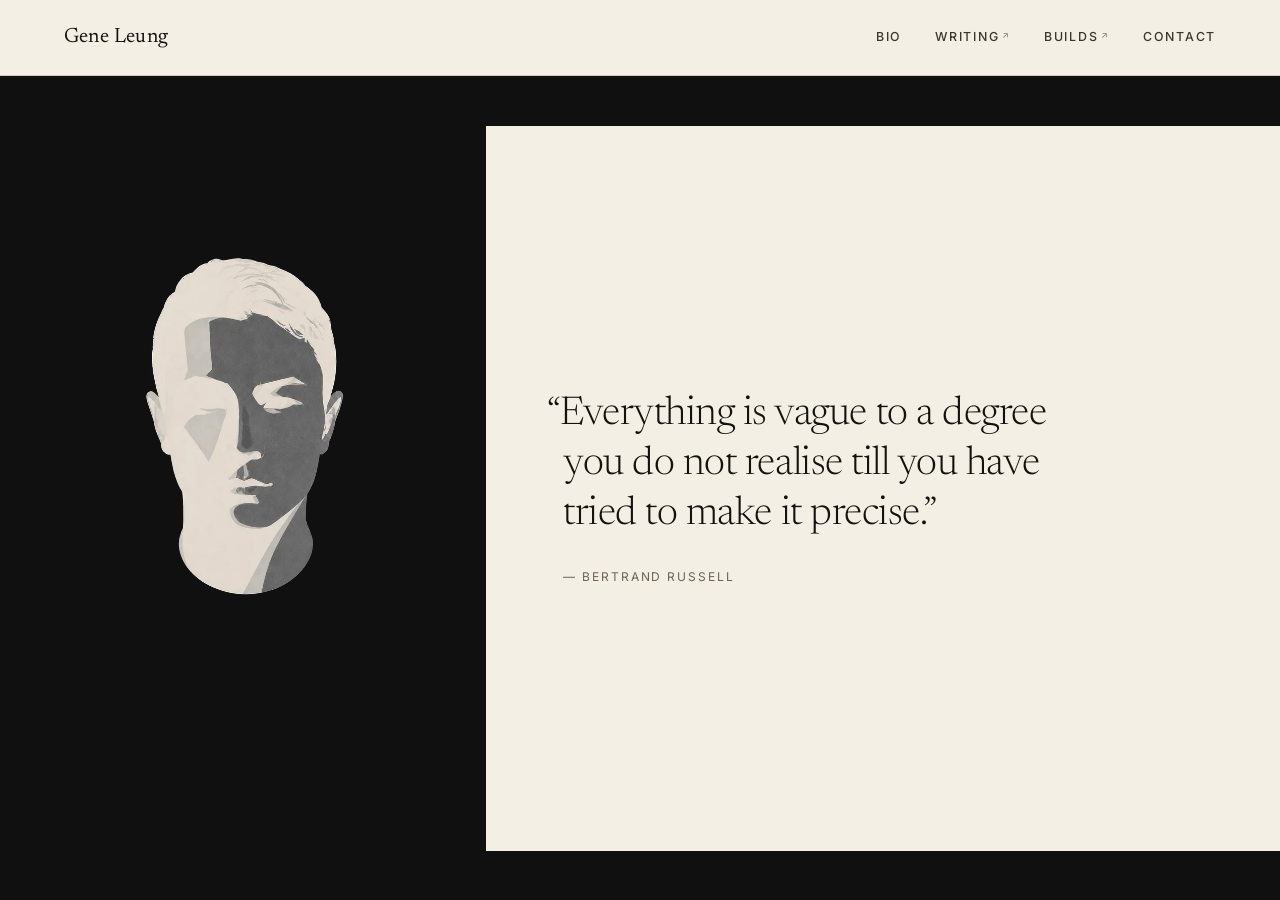
==== commit 3f6a83bb: "Rework homepage hero and refresh bio - Replace the portrait with the head-and-neck artwork (no shoul" ====
--- a/index.html
+++ b/index.html
@@ -47,7 +47,7 @@
       type="image/webp"
       href="assets/portrait.webp"
       imagesrcset="assets/portrait-720.webp 720w, assets/portrait.webp 1122w"
-      imagesizes="(min-width: 900px) 46vw, 62vw"
+      imagesizes="(min-width: 900px) 30vw, 62vw"
     />
     <link rel="stylesheet" href="styles.css" />
     <script>
@@ -69,7 +69,7 @@
             </a>
           </li>
           <li>
-            <a href="https://www.geneleung.org/" target="_blank" rel="noopener noreferrer">
+            <a href="https://www.geneleung.org/builds" target="_blank" rel="noopener noreferrer">
               Builds<span class="ext" aria-hidden="true">↗</span><span class="visually-hidden"> (opens in a new tab)</span>
             </a>
           </li>
@@ -86,14 +86,14 @@
           <source
             type="image/webp"
             srcset="assets/portrait-720.webp 720w, assets/portrait.webp 1122w"
-            sizes="(min-width: 900px) 46vw, 62vw"
+            sizes="(min-width: 900px) 30vw, 62vw"
           />
           <img
             class="portrait"
             src="assets/portrait.jpg"
             width="1122"
             height="1402"
-            alt="Stylised editorial portrait of Gene Leung: a head-and-shoulders figure rendered in ivory and grey against a black field."
+            alt="Stylised editorial portrait of Gene Leung: a head and neck rendered in ivory and grey against a black field."
             fetchpriority="high"
             decoding="async"
           />
@@ -121,6 +121,34 @@
           </blockquote>
           <figcaption><cite>Bertrand Russell</cite></figcaption>
         </figure>
+
+        <figure class="quote">
+          <blockquote>
+            <p>“The larger the island of knowledge, the longer the shoreline of wonder.”</p>
+          </blockquote>
+          <figcaption><cite>Ralph W. Sockman</cite></figcaption>
+        </figure>
+
+        <figure class="quote">
+          <blockquote>
+            <p>“By finding it impossible to eliminate a possibility, a beginning is made at establishing one.”</p>
+          </blockquote>
+          <figcaption><cite>Isaac Asimov</cite></figcaption>
+        </figure>
+
+        <figure class="quote">
+          <blockquote>
+            <p>“You are not controlling the storm, and you are not lost in it. You are the storm.”</p>
+          </blockquote>
+          <figcaption><cite>Sam Harris</cite></figcaption>
+        </figure>
+
+        <figure class="quote">
+          <blockquote>
+            <p>“If the unexamined life was not worth living, was the unlived life worth examining?”</p>
+          </blockquote>
+          <figcaption><cite>Paul Kalanithi</cite></figcaption>
+        </figure>
       </div>
     </main>
 
@@ -134,7 +162,7 @@
         "url": "https://www.drgeneleung.com/",
         "sameAs": [
           "https://geneleung.substack.com/",
-          "https://www.geneleung.org/",
+          "https://www.geneleung.org/builds",
           "https://www.linkedin.com/in/geneleung"
         ]
       }
--- a/styles.css
+++ b/styles.css
@@ -9,7 +9,7 @@
   --ink: #14120e;
   --ink-soft: #3a362d;
   --ink-muted: #6b6355;
-  --plate: #0f0f0f;
+  --plate: #101010;
   --rule: rgba(20, 18, 14, 0.16);
   --rule-strong: rgba(20, 18, 14, 0.32);
 
@@ -19,6 +19,10 @@
     Arial, sans-serif;
 
   --masthead-h: 4.75rem;
+  --band: clamp(2.5rem, 5.5vh, 4rem);
+  /* The artwork's head sits at ~31% of its height, so a centred image already
+     places the head high in the column; this lifts it a little further. */
+  --head-shift: -5%;
   --gutter: clamp(1.25rem, 5vw, 4.5rem);
 }
 
@@ -172,37 +176,71 @@
 
 .split {
   display: grid;
-  grid-template-columns: minmax(0, 46fr) minmax(0, 54fr);
+  grid-template-columns: minmax(0, 38fr) minmax(0, 62fr);
   flex: 1 1 auto;
   min-height: 0;
 }
 
+/* The black column is page architecture: the portrait sits low inside it,
+   surrounded by black, and the field continues as a band under the quotation. */
 .plate {
   background: var(--plate);
   display: flex;
   align-items: center;
   justify-content: center;
+  padding: 0 clamp(1rem, 2.5vw, 2.75rem);
   overflow: hidden;
 }
 
 .plate picture {
   display: block;
-  width: 100%;
-  height: 100%;
-}
-
+  width: auto;
+  height: auto;
+  aspect-ratio: 1122 / 1402;
+  max-width: min(86%, 30rem);
+  max-height: 68%;
+}
+
+/* The artwork's own ground runs 10–16 in each channel, so blending it against a
+   --plate of the same top value flattens the frame away completely: the ground
+   resolves to exactly the column colour while every part of the figure (41 and
+   up) is left untouched. No masking, and no edit to the supplied file. */
 .portrait {
   width: 100%;
   height: 100%;
   object-fit: contain;
-  object-position: center;
+  transform: translateY(var(--head-shift));
+  mix-blend-mode: lighten;
 }
 
 .quotation {
+  position: relative;
   display: grid;
   align-content: center;
   justify-items: start;
   padding: clamp(3rem, 7vh, 6rem) clamp(1.5rem, 6vw, 6rem);
+  padding-top: calc(var(--band) + clamp(3rem, 7vh, 6rem));
+  padding-bottom: calc(var(--band) + clamp(3rem, 7vh, 6rem));
+}
+
+/* Slim continuations of the black column at the head and foot of the
+   quotation, bracketing it and tying the two sides together. */
+.quotation::before,
+.quotation::after {
+  content: "";
+  position: absolute;
+  right: 0;
+  left: 0;
+  height: var(--band);
+  background: var(--plate);
+}
+
+.quotation::before {
+  top: 0;
+}
+
+.quotation::after {
+  bottom: 0;
 }
 
 .quote {
@@ -276,8 +314,8 @@
   padding: clamp(3rem, 9vh, 6rem) var(--gutter) clamp(3.5rem, 10vh, 6rem);
 }
 
-.eyebrow {
-  margin: 0 0 1.4rem;
+.prose .eyebrow {
+  margin: 0 0 1.6rem;
   font-family: var(--sans);
   font-size: 0.74rem;
   font-weight: 500;
@@ -435,31 +473,44 @@
 @media (max-width: 899px) {
   .split {
     grid-template-columns: 1fr;
-    flex: 0 0 auto;
+    grid-template-rows: auto 1fr;
+    flex: 1 1 auto;
     min-height: 0;
     padding: clamp(1.75rem, 5vh, 3rem) var(--gutter) 0;
   }
 
-  /* The plate hugs the artwork so no dead black field appears around it. */
+  /* Stacked, the black field becomes a full-bleed band with the portrait
+     resting on its lower edge, aligned with the text below. */
   .plate {
-    justify-self: start;
-    height: auto;
-  }
-
-  .plate picture,
-  .portrait {
-    width: auto;
-    height: auto;
-    max-width: 100%;
-    max-height: min(48vh, 74vw);
-    max-height: min(48svh, 74vw);
-    /* The box already matches the artwork's ratio, so no fitting is needed. */
-    object-fit: fill;
+    --head-shift: -2%;
+    justify-self: stretch;
+    justify-content: flex-start;
+    margin-inline: calc(var(--gutter) * -1);
+    padding: 0 var(--gutter);
+    height: clamp(16rem, 40vh, 24rem);
+    height: clamp(16rem, 40svh, 24rem);
+  }
+
+  .plate picture {
+    max-width: min(62%, 16rem);
+    max-height: 78%;
   }
 
   .quotation {
-    padding: clamp(2.25rem, 6vh, 3.25rem) 0 clamp(3rem, 9vh, 4.5rem);
+    padding: clamp(2.25rem, 6vh, 3.25rem) 0
+      calc(var(--band) + clamp(2rem, 6vh, 3.25rem));
     justify-items: start;
+  }
+
+  /* Stacked, the portrait's own band already caps the page, so only the foot
+     band remains — and it runs the full width. */
+  .quotation::before {
+    display: none;
+  }
+
+  .quotation::after {
+    right: calc(var(--gutter) * -1);
+    left: calc(var(--gutter) * -1);
   }
 
   .quote {
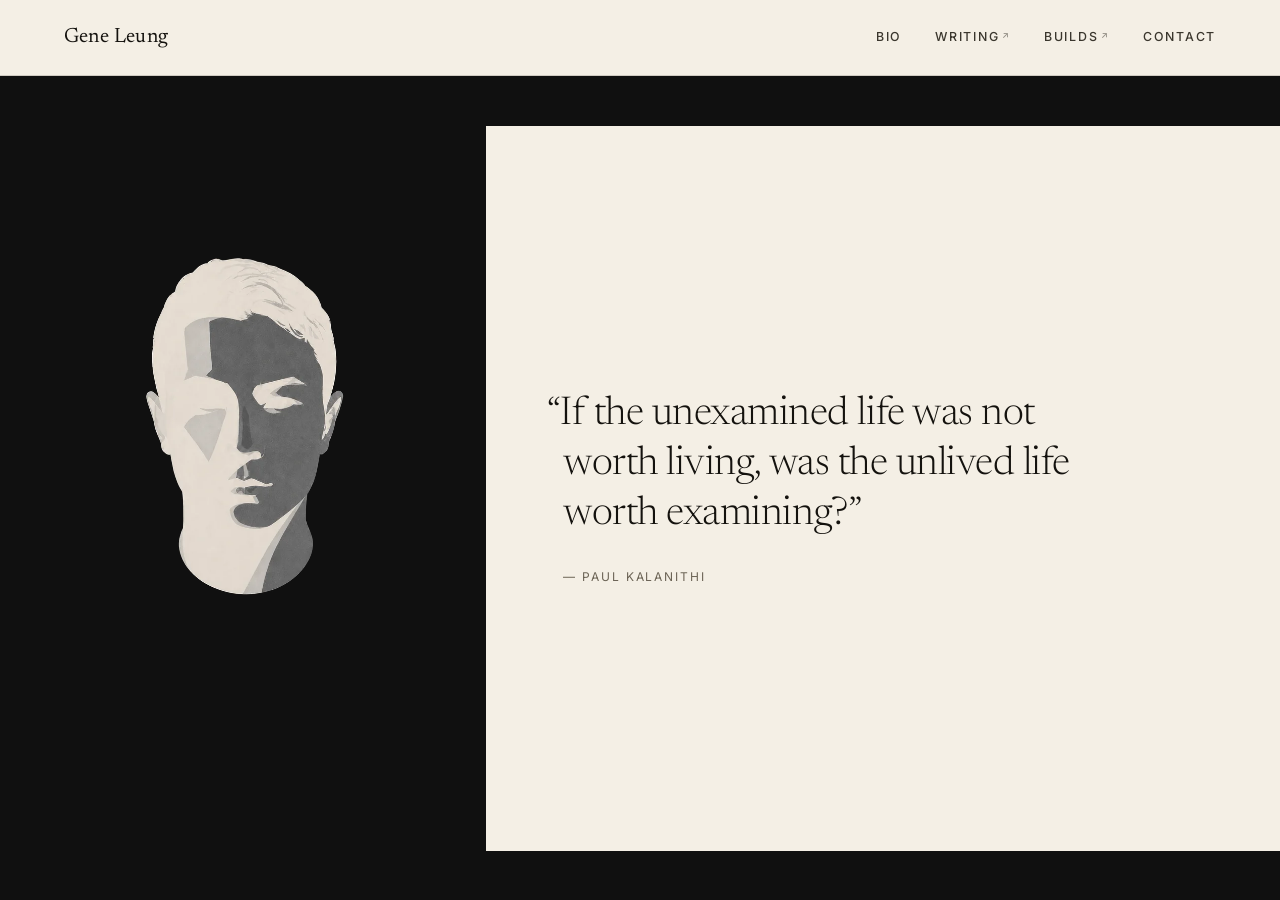
==== commit d87fdb6e: "Version portrait asset filenames The new head-and-neck artwork reused the previous filenames, so bro" ====
--- a/index.html
+++ b/index.html
@@ -21,7 +21,7 @@
       content="Gene Leung writes and builds at the intersection of medicine, technology, systems, and human judgment."
     />
     <meta property="og:url" content="https://www.drgeneleung.com/" />
-    <meta property="og:image" content="https://www.drgeneleung.com/assets/og.jpg" />
+    <meta property="og:image" content="https://www.drgeneleung.com/assets/og-v2.jpg" />
     <meta property="og:image:width" content="1200" />
     <meta property="og:image:height" content="630" />
     <meta property="og:image:alt" content="Stylised editorial portrait of Gene Leung." />
@@ -31,7 +31,7 @@
       name="twitter:description"
       content="Gene Leung writes and builds at the intersection of medicine, technology, systems, and human judgment."
     />
-    <meta name="twitter:image" content="https://www.drgeneleung.com/assets/og.jpg" />
+    <meta name="twitter:image" content="https://www.drgeneleung.com/assets/og-v2.jpg" />
 
     <link rel="icon" href="assets/favicon.svg" type="image/svg+xml" />
 
@@ -45,8 +45,8 @@
       rel="preload"
       as="image"
       type="image/webp"
-      href="assets/portrait.webp"
-      imagesrcset="assets/portrait-720.webp 720w, assets/portrait.webp 1122w"
+      href="assets/portrait-v2.webp"
+      imagesrcset="assets/portrait-720-v2.webp 720w, assets/portrait-v2.webp 1122w"
       imagesizes="(min-width: 900px) 30vw, 62vw"
     />
     <link rel="stylesheet" href="styles.css" />
@@ -85,12 +85,12 @@
         <picture>
           <source
             type="image/webp"
-            srcset="assets/portrait-720.webp 720w, assets/portrait.webp 1122w"
+            srcset="assets/portrait-720-v2.webp 720w, assets/portrait-v2.webp 1122w"
             sizes="(min-width: 900px) 30vw, 62vw"
           />
           <img
             class="portrait"
-            src="assets/portrait.jpg"
+            src="assets/portrait-v2.jpg"
             width="1122"
             height="1402"
             alt="Stylised editorial portrait of Gene Leung: a head and neck rendered in ivory and grey against a black field."
